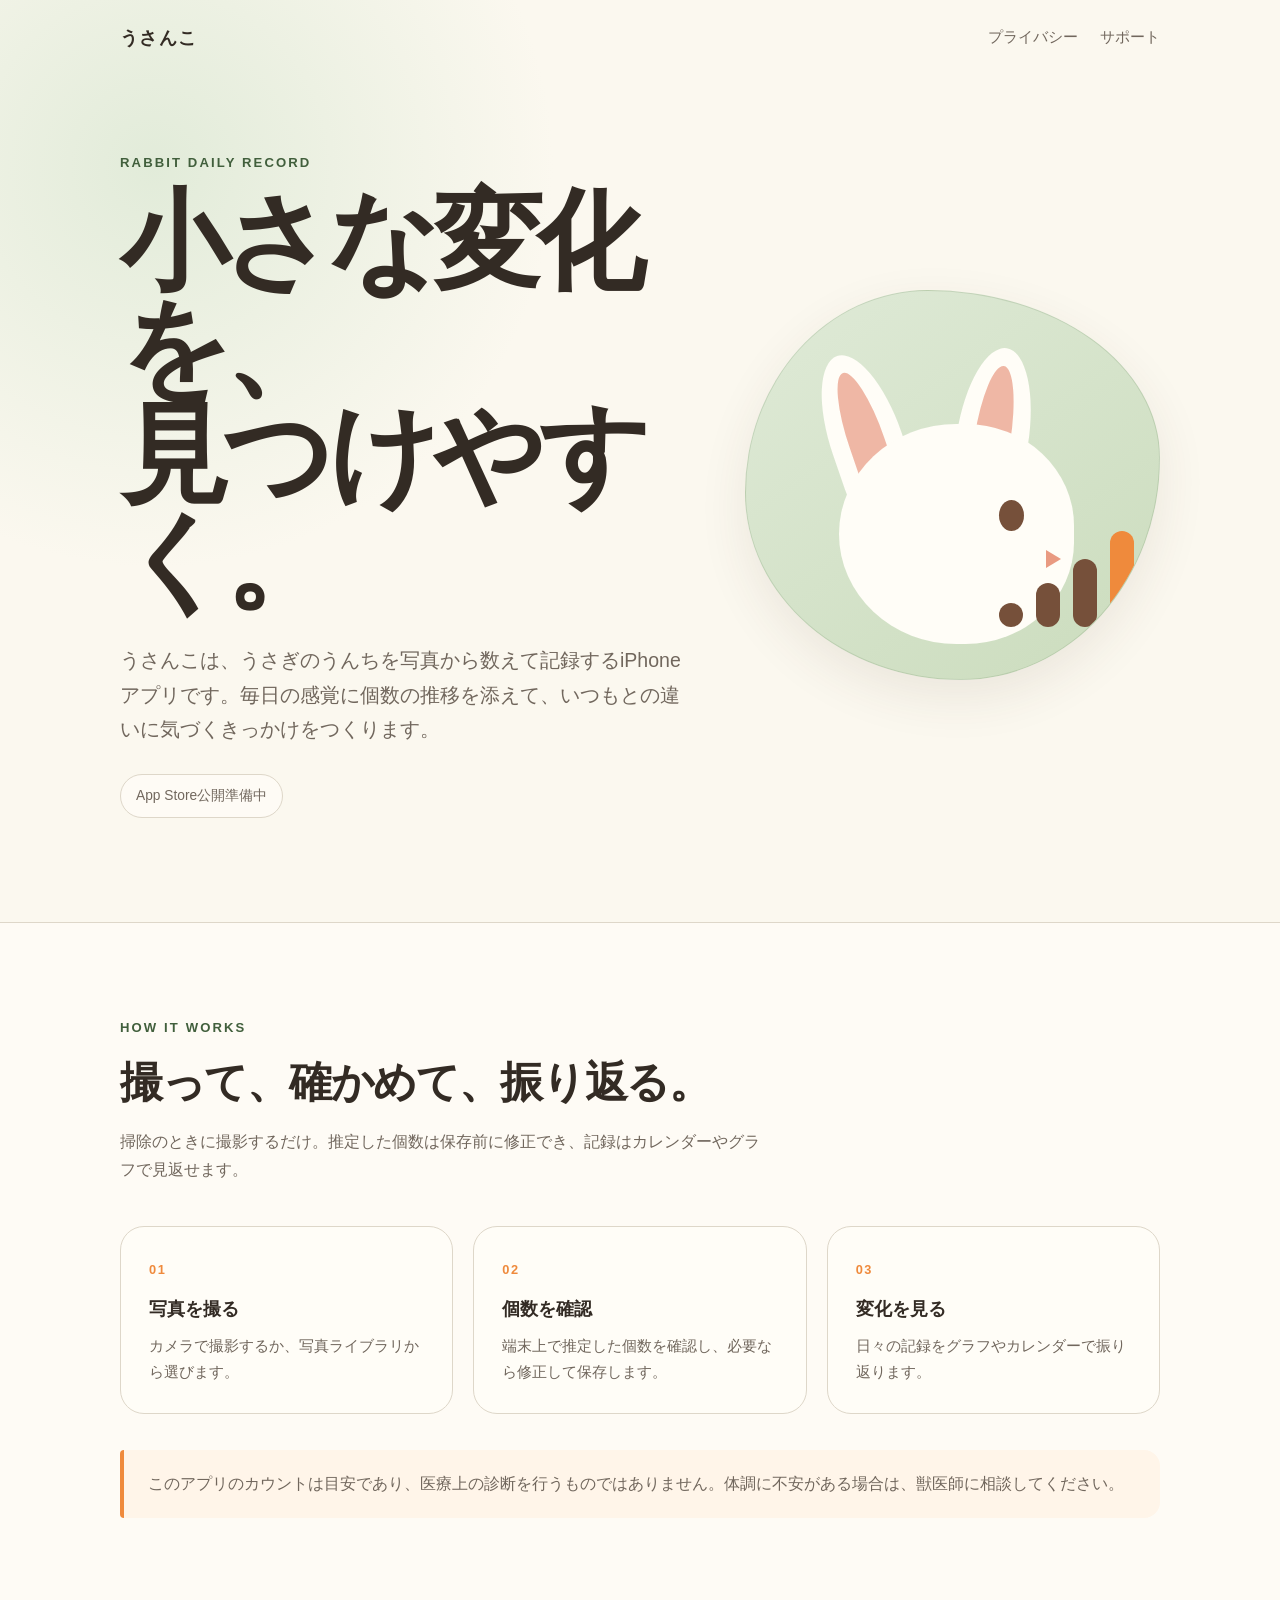
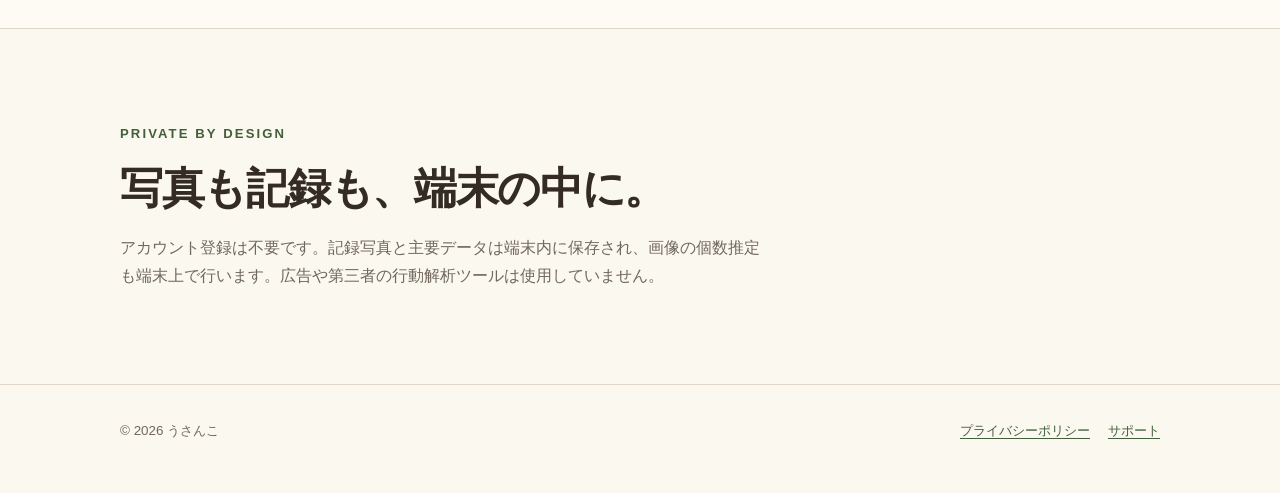
==== index.html @ c1ddaf08 "Create Usanko app website" ====
<!doctype html>
<html lang="ja">
<head>
  <meta charset="utf-8">
  <meta name="viewport" content="width=device-width, initial-scale=1">
  <meta name="description" content="うさんこは、うさぎのうんちを写真で数えて記録し、日々の変化に気づくためのiPhoneアプリです。">
  <meta name="theme-color" content="#fbf8ef">
  <title>うさんこ｜写真で数える、うさぎのうんち記録</title>
  <link rel="stylesheet" href="/styles.css">
</head>
<body>
  <header class="wrap site-header">
    <a class="brand" href="/">うさんこ</a>
    <nav aria-label="メインナビゲーション">
      <a href="/privacy/">プライバシー</a>
      <a href="/support/">サポート</a>
    </nav>
  </header>

  <main>
    <section class="wrap hero">
      <div>
        <p class="eyebrow">RABBIT DAILY RECORD</p>
        <h1>小さな変化を、<br>見つけやすく。</h1>
        <p class="lead">うさんこは、うさぎのうんちを写真から数えて記録するiPhoneアプリです。毎日の感覚に個数の推移を添えて、いつもとの違いに気づくきっかけをつくります。</p>
        <span class="status">App Store公開準備中</span>
      </div>
      <div class="visual" role="img" aria-label="うさぎと個数の推移を表したイラスト">
        <span class="ear one"></span>
        <span class="ear two"></span>
        <span class="rabbit-head"><span class="eye"></span><span class="nose"></span></span>
        <span class="dots" aria-hidden="true"><span class="dot"></span><span class="dot"></span><span class="dot"></span><span class="dot"></span></span>
      </div>
    </section>

    <section class="section alt">
      <div class="wrap">
        <p class="eyebrow">HOW IT WORKS</p>
        <h2>撮って、確かめて、振り返る。</h2>
        <p class="section-intro">掃除のときに撮影するだけ。推定した個数は保存前に修正でき、記録はカレンダーやグラフで見返せます。</p>
        <div class="cards">
          <article class="card">
            <span class="card-number">01</span>
            <h3>写真を撮る</h3>
            <p>カメラで撮影するか、写真ライブラリから選びます。</p>
          </article>
          <article class="card">
            <span class="card-number">02</span>
            <h3>個数を確認</h3>
            <p>端末上で推定した個数を確認し、必要なら修正して保存します。</p>
          </article>
          <article class="card">
            <span class="card-number">03</span>
            <h3>変化を見る</h3>
            <p>日々の記録をグラフやカレンダーで振り返ります。</p>
          </article>
        </div>
        <p class="notice">このアプリのカウントは目安であり、医療上の診断を行うものではありません。体調に不安がある場合は、獣医師に相談してください。</p>
      </div>
    </section>

    <section class="section">
      <div class="wrap">
        <p class="eyebrow">PRIVATE BY DESIGN</p>
        <h2>写真も記録も、端末の中に。</h2>
        <p class="section-intro">アカウント登録は不要です。記録写真と主要データは端末内に保存され、画像の個数推定も端末上で行います。広告や第三者の行動解析ツールは使用していません。</p>
      </div>
    </section>
  </main>

  <footer>
    <div class="wrap footer-row">
      <span>© 2026 うさんこ</span>
      <span class="footer-links"><a href="/privacy/">プライバシーポリシー</a><a href="/support/">サポート</a></span>
    </div>
  </footer>
</body>
</html>
---- styles.css ----
:root {
  --paper: #fbf8ef; --surface: #fffdf7; --ink: #332b24; --muted: #71675d;
  --green-dark: #415f3c; --mint: #dfead7; --carrot: #ef8a3c;
  --cocoa: #76503a; --line: #ded7c9; --shadow: 0 18px 50px rgba(73,60,45,.09);
}
* { box-sizing: border-box; }
html { scroll-behavior: smooth; }
body {
  margin: 0; color: var(--ink);
  background: radial-gradient(circle at 12% 8%, rgba(223,234,215,.9), transparent 25rem), var(--paper);
  font-family: -apple-system, BlinkMacSystemFont, "Hiragino Sans", "Yu Gothic", sans-serif;
  line-height: 1.75;
}
a { color: var(--green-dark); text-underline-offset: .2em; }
a:hover { color: var(--carrot); }
.wrap { width: min(1040px, calc(100% - 40px)); margin: 0 auto; }
.site-header { display:flex; align-items:center; justify-content:space-between; min-height:76px; gap:24px; }
.brand { color:var(--ink); font-size:1.15rem; font-weight:800; letter-spacing:.08em; text-decoration:none; }
nav { display:flex; gap:22px; font-size:.92rem; }
nav a { color:var(--muted); text-decoration:none; }
.hero { display:grid; grid-template-columns:1.15fr .85fr; align-items:center; gap:64px; min-height:610px; padding:76px 0 104px; }
.eyebrow { margin:0 0 14px; color:var(--green-dark); font-size:.82rem; font-weight:800; letter-spacing:.16em; }
h1 { margin:0; font-size:clamp(3.3rem,9vw,6.8rem); line-height:.98; letter-spacing:-.06em; }
.lead { max-width:37rem; margin:28px 0 0; color:var(--muted); font-size:clamp(1.04rem,2.2vw,1.22rem); }
.status { display:inline-flex; margin-top:28px; padding:9px 15px; border:1px solid var(--line); border-radius:999px; background:rgba(255,253,247,.76); color:var(--muted); font-size:.86rem; }
.visual { position:relative; min-height:390px; border:1px solid rgba(102,134,91,.2); border-radius:44% 56% 48% 52% / 52% 43% 57% 48%; background:linear-gradient(145deg,var(--mint),#cbdcbd); box-shadow:var(--shadow); overflow:hidden; }
.ear { position:absolute; top:55px; width:72px; height:184px; border:18px solid var(--surface); border-radius:70% 70% 42% 42%; background:#efb7a5; transform-origin:bottom; }
.ear.one { left:115px; transform:rotate(-19deg); }
.ear.two { left:196px; transform:rotate(9deg); }
.rabbit-head { position:absolute; left:93px; bottom:35px; width:235px; height:220px; border-radius:52% 48% 48% 52%; background:var(--surface); }
.eye { position:absolute; top:76px; right:50px; width:25px; height:31px; border-radius:50%; background:var(--cocoa); }
.nose { position:absolute; top:126px; right:13px; width:0; height:0; border-top:9px solid transparent; border-bottom:9px solid transparent; border-left:15px solid #e99a81; }
.dots { position:absolute; right:25px; bottom:52px; display:flex; align-items:end; gap:13px; }
.dot { width:24px; border-radius:18px; background:var(--cocoa); }
.dot:nth-child(1) { height:24px; } .dot:nth-child(2) { height:44px; }
.dot:nth-child(3) { height:68px; } .dot:nth-child(4) { height:96px; background:var(--carrot); }
.section { padding:94px 0; }
.section.alt { background:rgba(255,253,247,.74); border-block:1px solid var(--line); }
.section h2 { margin:0 0 18px; font-size:clamp(1.85rem,4vw,2.7rem); line-height:1.3; letter-spacing:-.03em; }
.section-intro { max-width:650px; margin:0; color:var(--muted); }
.cards { display:grid; grid-template-columns:repeat(3,1fr); gap:20px; margin-top:42px; }
.card { padding:28px; border:1px solid var(--line); border-radius:24px; background:var(--surface); }
.card-number { color:var(--carrot); font-size:.8rem; font-weight:800; letter-spacing:.12em; }
.card h3 { margin:11px 0 7px; font-size:1.13rem; }
.card p { margin:0; color:var(--muted); font-size:.94rem; }
.notice { margin-top:36px; padding:20px 24px; border-left:4px solid var(--carrot); border-radius:4px 16px 16px 4px; background:#fff5e9; color:var(--muted); }
.document { max-width:780px; padding:60px 0 100px; }
.document h1 { font-size:clamp(2.2rem,6vw,4rem); line-height:1.2; }
.document h2 { margin-top:48px; font-size:1.35rem; }
.document h3 { margin-top:30px; font-size:1.05rem; }
.document p, .document li { color:var(--muted); }
.document .updated { margin:12px 0 44px; font-size:.9rem; }
.document ul { padding-left:1.3rem; }
.contact { margin-top:38px; padding:28px; border:1px solid var(--line); border-radius:20px; background:var(--surface); }
.button { display:inline-block; margin-top:14px; padding:11px 18px; border-radius:999px; background:var(--green-dark); color:white; font-weight:700; text-decoration:none; }
.button:hover { color:white; background:var(--carrot); }
footer { padding:34px 0 50px; border-top:1px solid var(--line); color:var(--muted); font-size:.84rem; }
.footer-row { display:flex; justify-content:space-between; gap:24px; }
.footer-links { display:flex; gap:18px; }
@media (max-width:760px) {
  .site-header { align-items:flex-start; padding:22px 0; }
  nav { gap:14px; font-size:.8rem; }
  .hero { grid-template-columns:1fr; gap:42px; min-height:auto; padding:60px 0 78px; }
  .visual { min-height:330px; }
  .ear.one { left:24%; } .ear.two { left:45%; } .rabbit-head { left:18%; }
  .cards { grid-template-columns:1fr; }
  .section { padding:68px 0; }
  .footer-row { flex-direction:column; }
}
@media (prefers-reduced-motion:reduce) { html { scroll-behavior:auto; } }
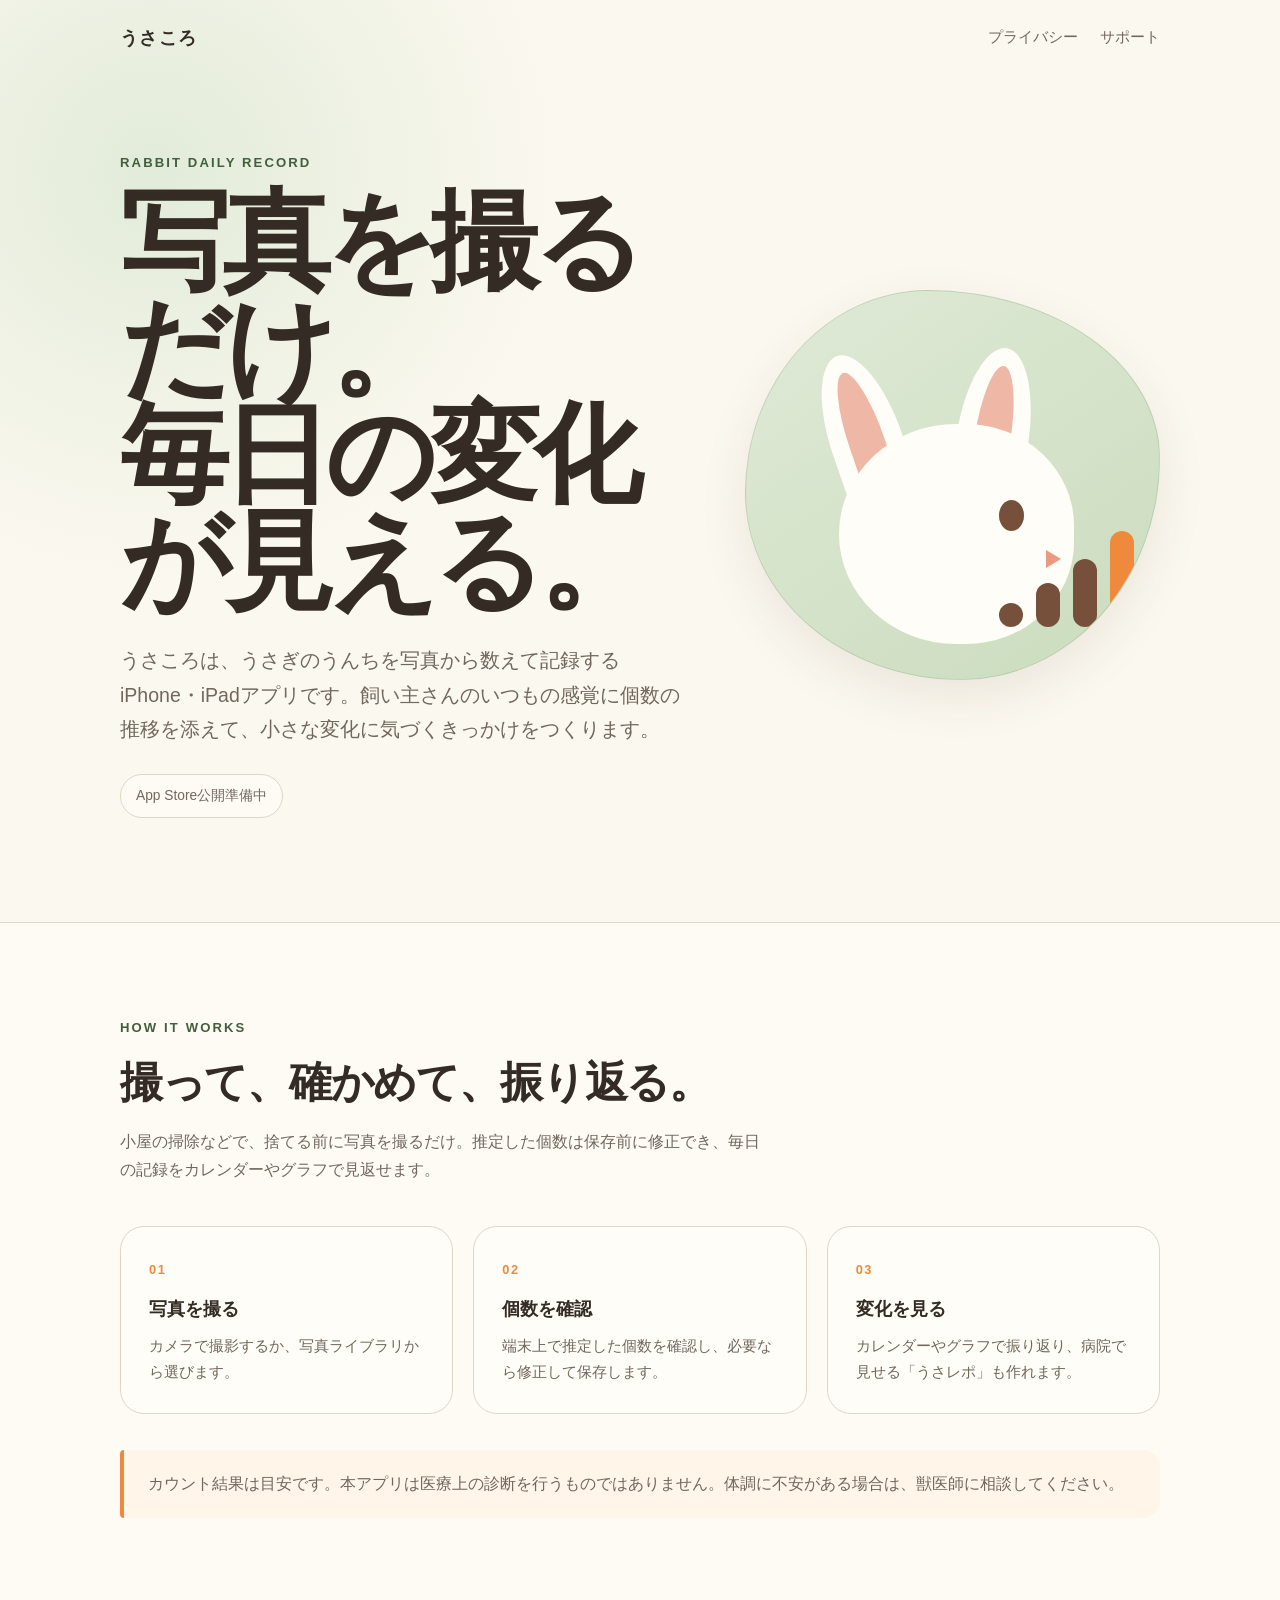
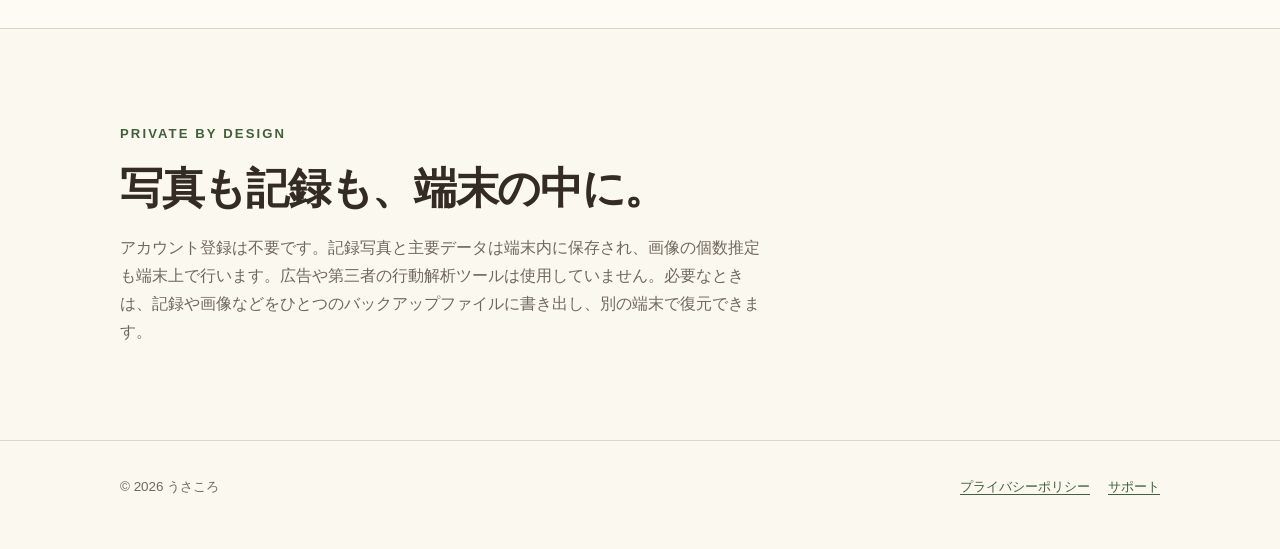
==== commit 0cf03514: "公開前調整: index.htmlをうさころ仕様へ更新" ====
--- a/index.html
+++ b/index.html
@@ -3,14 +3,14 @@
 <head>
   <meta charset="utf-8">
   <meta name="viewport" content="width=device-width, initial-scale=1">
-  <meta name="description" content="うさんこは、うさぎのうんちを写真で数えて記録し、日々の変化に気づくためのiPhoneアプリです。">
+  <meta name="description" content="うさころは、うさぎのうんちを写真から数えて記録し、日々の変化を振り返るためのiPhone・iPadアプリです。">
   <meta name="theme-color" content="#fbf8ef">
-  <title>うさんこ｜写真で数える、うさぎのうんち記録</title>
+  <title>うさころ｜写真を撮るだけ、うさぎのうんち記録</title>
   <link rel="stylesheet" href="/styles.css">
 </head>
 <body>
   <header class="wrap site-header">
-    <a class="brand" href="/">うさんこ</a>
+    <a class="brand" href="/">うさころ</a>
     <nav aria-label="メインナビゲーション">
       <a href="/privacy/">プライバシー</a>
       <a href="/support/">サポート</a>
@@ -21,8 +21,8 @@
     <section class="wrap hero">
       <div>
         <p class="eyebrow">RABBIT DAILY RECORD</p>
-        <h1>小さな変化を、<br>見つけやすく。</h1>
-        <p class="lead">うさんこは、うさぎのうんちを写真から数えて記録するiPhoneアプリです。毎日の感覚に個数の推移を添えて、いつもとの違いに気づくきっかけをつくります。</p>
+        <h1>写真を撮るだけ。<br>毎日の変化が見える。</h1>
+        <p class="lead">うさころは、うさぎのうんちを写真から数えて記録するiPhone・iPadアプリです。飼い主さんのいつもの感覚に個数の推移を添えて、小さな変化に気づくきっかけをつくります。</p>
         <span class="status">App Store公開準備中</span>
       </div>
       <div class="visual" role="img" aria-label="うさぎと個数の推移を表したイラスト">
@@ -37,7 +37,7 @@
       <div class="wrap">
         <p class="eyebrow">HOW IT WORKS</p>
         <h2>撮って、確かめて、振り返る。</h2>
-        <p class="section-intro">掃除のときに撮影するだけ。推定した個数は保存前に修正でき、記録はカレンダーやグラフで見返せます。</p>
+        <p class="section-intro">小屋の掃除などで、捨てる前に写真を撮るだけ。推定した個数は保存前に修正でき、毎日の記録をカレンダーやグラフで見返せます。</p>
         <div class="cards">
           <article class="card">
             <span class="card-number">01</span>
@@ -52,10 +52,10 @@
           <article class="card">
             <span class="card-number">03</span>
             <h3>変化を見る</h3>
-            <p>日々の記録をグラフやカレンダーで振り返ります。</p>
+            <p>カレンダーやグラフで振り返り、病院で見せる「うさレポ」も作れます。</p>
           </article>
         </div>
-        <p class="notice">このアプリのカウントは目安であり、医療上の診断を行うものではありません。体調に不安がある場合は、獣医師に相談してください。</p>
+        <p class="notice">カウント結果は目安です。本アプリは医療上の診断を行うものではありません。体調に不安がある場合は、獣医師に相談してください。</p>
       </div>
     </section>
 
@@ -63,14 +63,14 @@
       <div class="wrap">
         <p class="eyebrow">PRIVATE BY DESIGN</p>
         <h2>写真も記録も、端末の中に。</h2>
-        <p class="section-intro">アカウント登録は不要です。記録写真と主要データは端末内に保存され、画像の個数推定も端末上で行います。広告や第三者の行動解析ツールは使用していません。</p>
+        <p class="section-intro">アカウント登録は不要です。記録写真と主要データは端末内に保存され、画像の個数推定も端末上で行います。広告や第三者の行動解析ツールは使用していません。必要なときは、記録や画像などをひとつのバックアップファイルに書き出し、別の端末で復元できます。</p>
       </div>
     </section>
   </main>
 
   <footer>
     <div class="wrap footer-row">
-      <span>© 2026 うさんこ</span>
+      <span>© 2026 うさころ</span>
       <span class="footer-links"><a href="/privacy/">プライバシーポリシー</a><a href="/support/">サポート</a></span>
     </div>
   </footer>
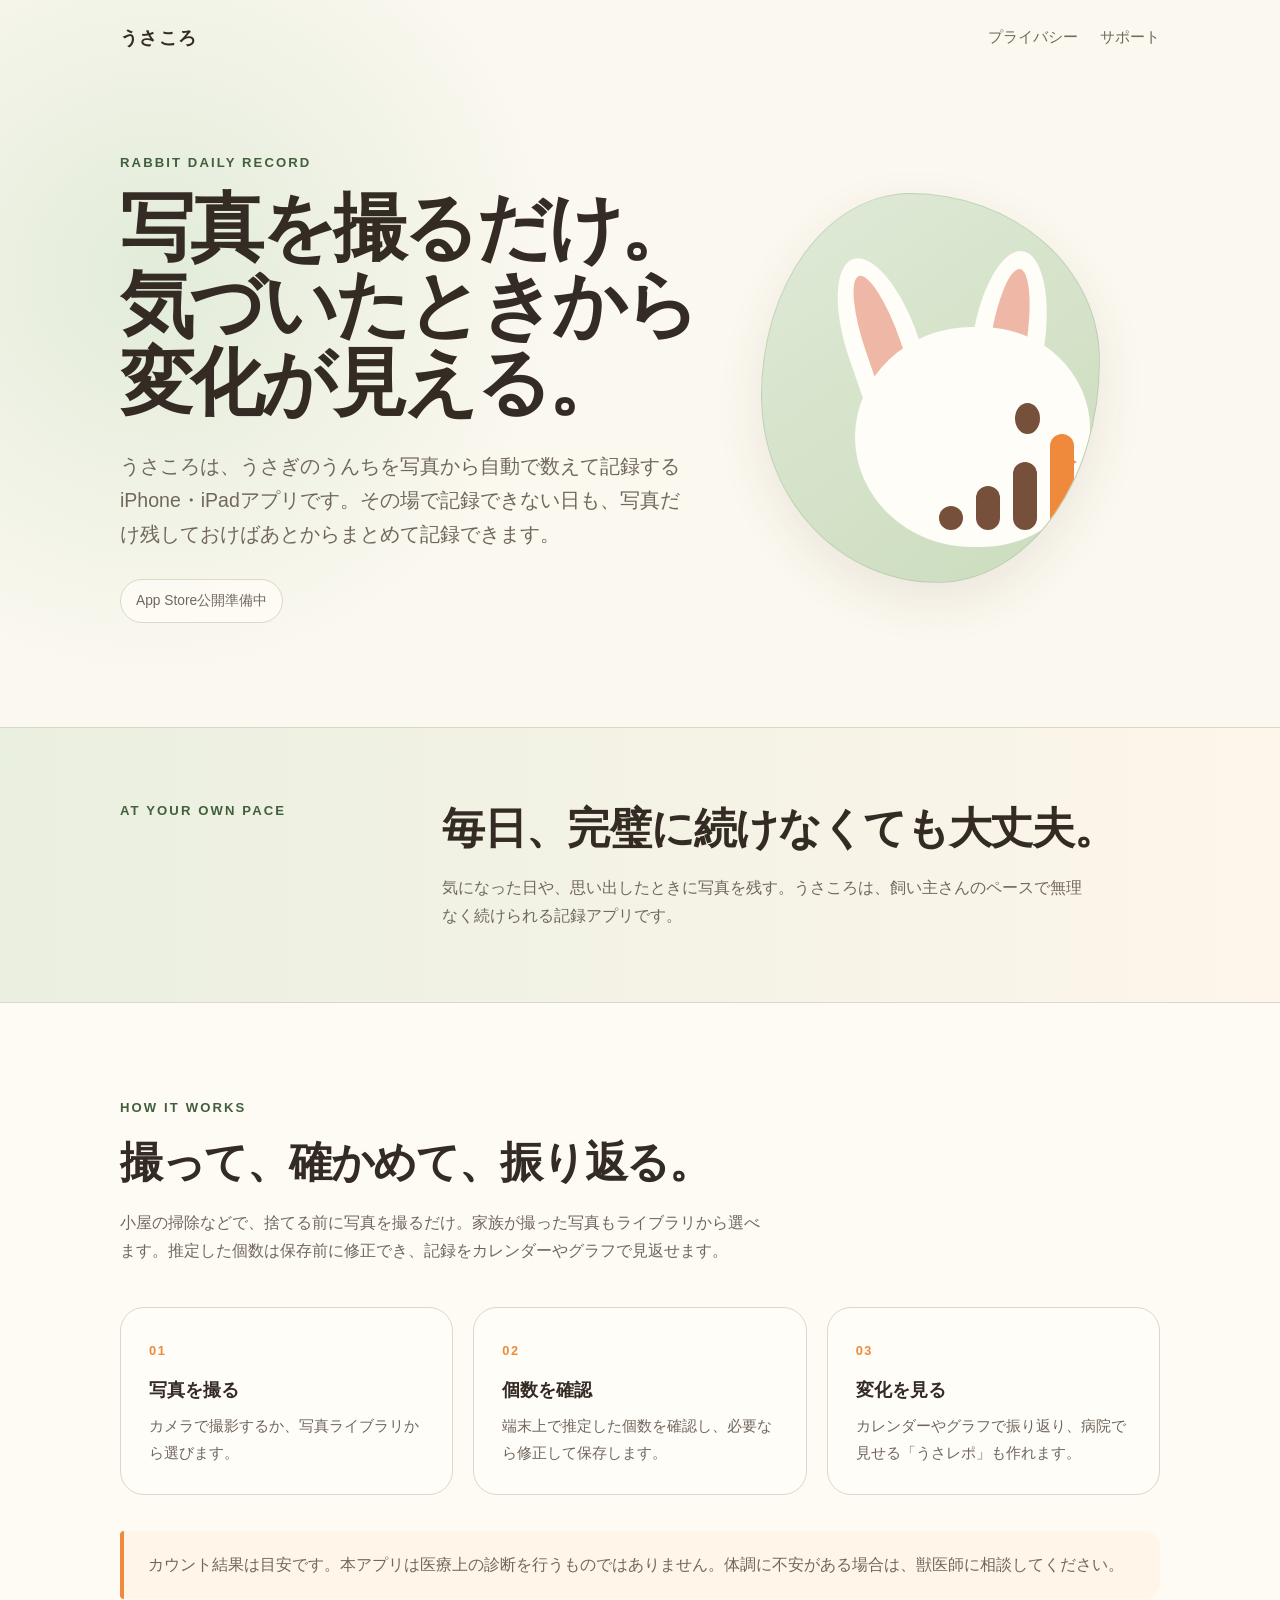
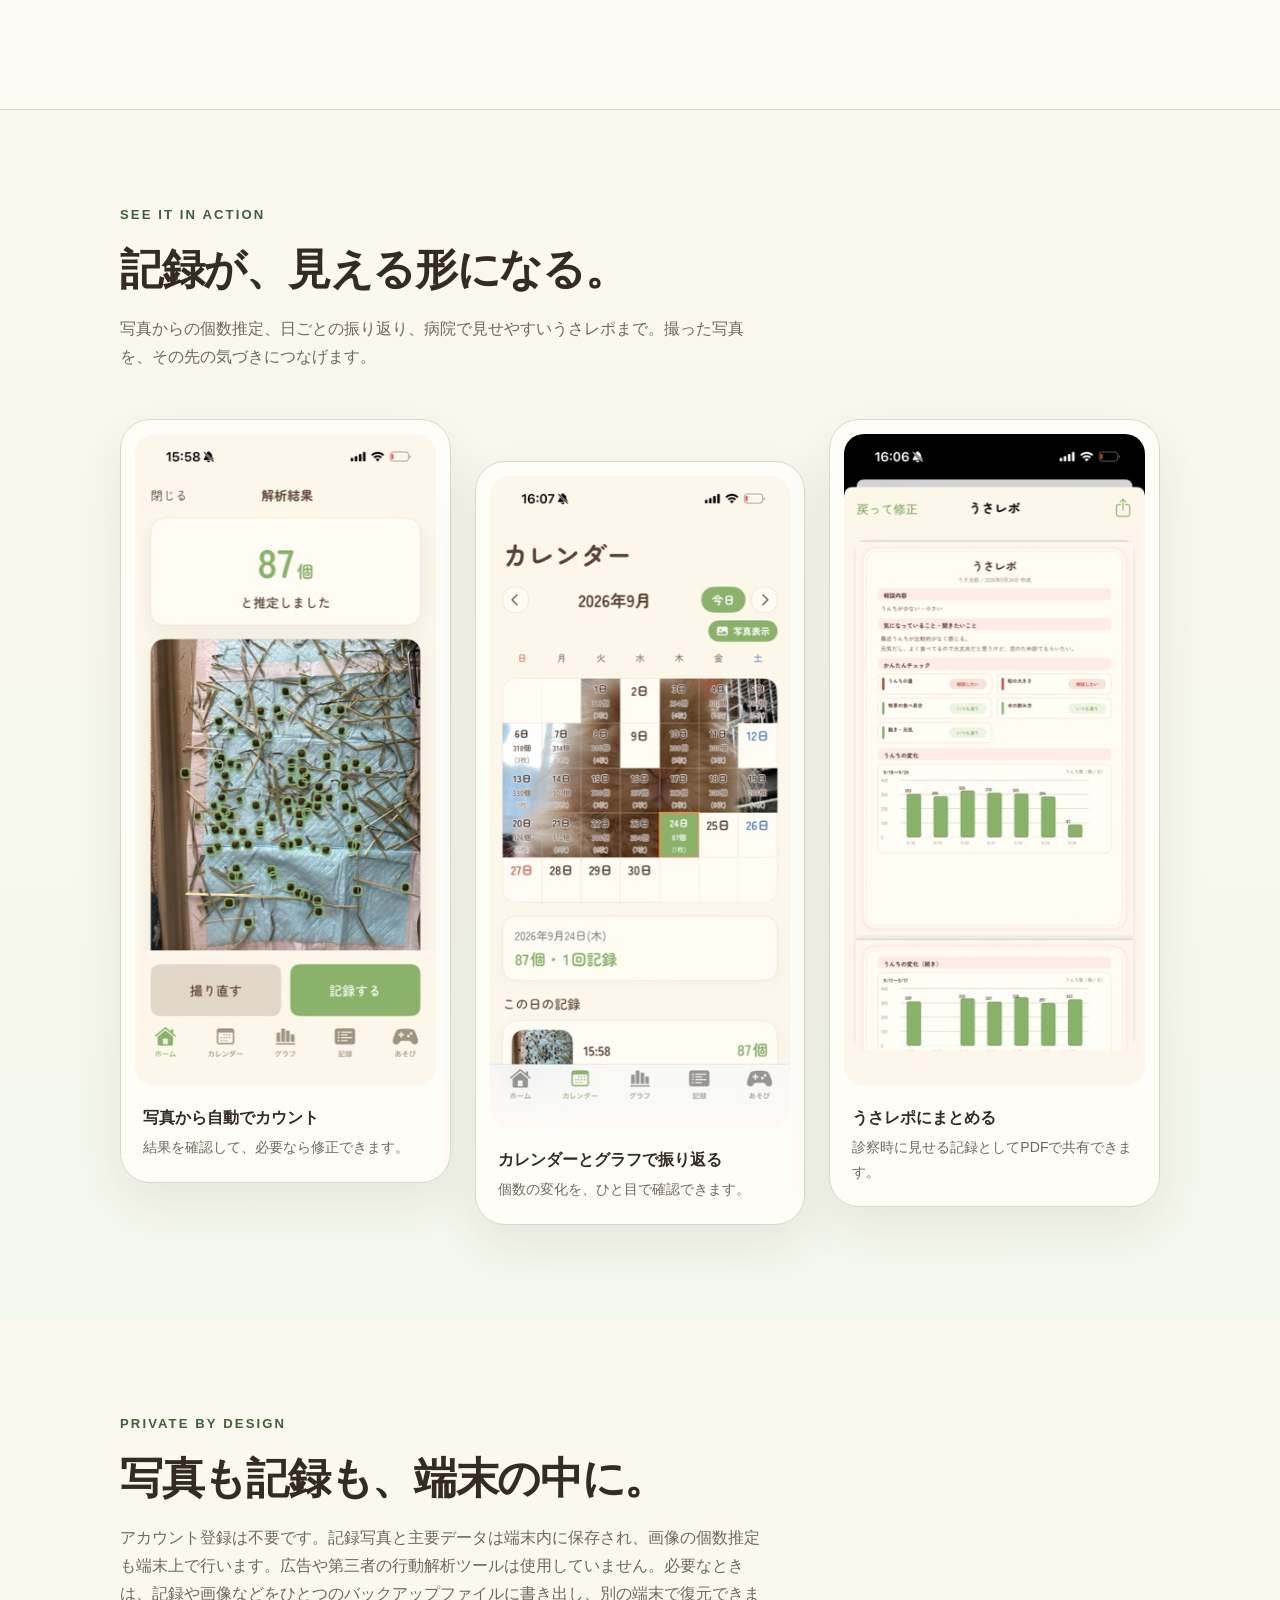
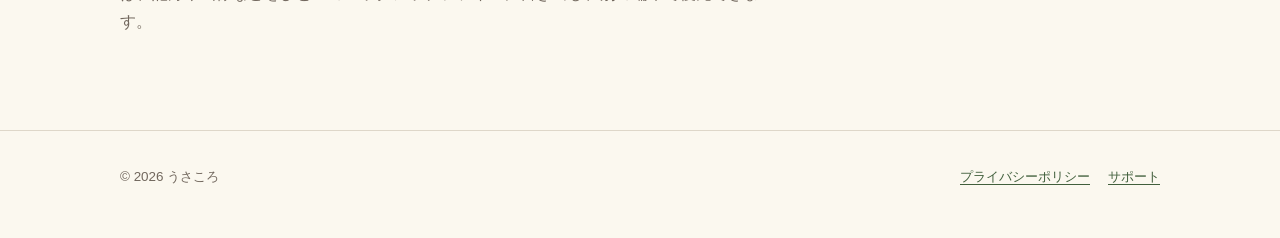
==== commit 28e47fce: "Polish landing page for release" ====
--- a/index.html
+++ b/index.html
@@ -3,7 +3,7 @@
 <head>
   <meta charset="utf-8">
   <meta name="viewport" content="width=device-width, initial-scale=1">
-  <meta name="description" content="うさころは、うさぎのうんちを写真から数えて記録し、日々の変化を振り返るためのiPhone・iPadアプリです。">
+  <meta name="description" content="うさころは、うさぎのうんちを写真から自動で数えて記録するiPhone・iPadアプリです。写真を残しておけば、あとからまとめて記録できます。">
   <meta name="theme-color" content="#fbf8ef">
   <title>うさころ｜写真を撮るだけ、うさぎのうんち記録</title>
   <link rel="stylesheet" href="/styles.css">
@@ -21,8 +21,8 @@
     <section class="wrap hero">
       <div>
         <p class="eyebrow">RABBIT DAILY RECORD</p>
-        <h1>写真を撮るだけ。<br>毎日の変化が見える。</h1>
-        <p class="lead">うさころは、うさぎのうんちを写真から数えて記録するiPhone・iPadアプリです。飼い主さんのいつもの感覚に個数の推移を添えて、小さな変化に気づくきっかけをつくります。</p>
+        <h1><span class="hero-line">写真を撮るだけ。</span><span class="hero-line">気づいたときから</span><span class="hero-line">変化が見える。</span></h1>
+        <p class="lead">うさころは、うさぎのうんちを写真から自動で数えて記録するiPhone・iPadアプリです。その場で記録できない日も、写真だけ残しておけばあとからまとめて記録できます。</p>
         <span class="status">App Store公開準備中</span>
       </div>
       <div class="visual" role="img" aria-label="うさぎと個数の推移を表したイラスト">
@@ -33,11 +33,19 @@
       </div>
     </section>
 
+    <section class="section gentle">
+      <div class="wrap gentle-grid">
+        <p class="eyebrow">AT YOUR OWN PACE</p>
+        <h2>毎日、完璧に続けなくても大丈夫。</h2>
+        <p class="section-intro">気になった日や、思い出したときに写真を残す。うさころは、飼い主さんのペースで無理なく続けられる記録アプリです。</p>
+      </div>
+    </section>
+
     <section class="section alt">
       <div class="wrap">
         <p class="eyebrow">HOW IT WORKS</p>
         <h2>撮って、確かめて、振り返る。</h2>
-        <p class="section-intro">小屋の掃除などで、捨てる前に写真を撮るだけ。推定した個数は保存前に修正でき、毎日の記録をカレンダーやグラフで見返せます。</p>
+        <p class="section-intro">小屋の掃除などで、捨てる前に写真を撮るだけ。家族が撮った写真もライブラリから選べます。推定した個数は保存前に修正でき、記録をカレンダーやグラフで見返せます。</p>
         <div class="cards">
           <article class="card">
             <span class="card-number">01</span>
@@ -59,6 +67,28 @@
       </div>
     </section>
 
+    <section class="section showcase">
+      <div class="wrap">
+        <p class="eyebrow">SEE IT IN ACTION</p>
+        <h2>記録が、見える形になる。</h2>
+        <p class="section-intro">写真からの個数推定、日ごとの振り返り、病院で見せやすいうさレポまで。撮った写真を、その先の気づきにつなげます。</p>
+        <div class="screenshots">
+          <figure class="screenshot-card">
+            <img src="/assets/auto-count.svg" alt="写真のうんちを自動で数えた解析結果画面" loading="lazy" width="720" height="1558">
+            <figcaption><strong>写真から自動でカウント</strong><span>結果を確認して、必要なら修正できます。</span></figcaption>
+          </figure>
+          <figure class="screenshot-card featured">
+            <img src="/assets/calendar.svg" alt="日ごとの記録を写真つきで見返せるカレンダー画面" loading="lazy" width="720" height="1558">
+            <figcaption><strong>カレンダーとグラフで振り返る</strong><span>個数の変化を、ひと目で確認できます。</span></figcaption>
+          </figure>
+          <figure class="screenshot-card">
+            <img src="/assets/report.svg" alt="記録と体調のチェックをまとめたうさレポ画面" loading="lazy" width="720" height="1558">
+            <figcaption><strong>うさレポにまとめる</strong><span>診察時に見せる記録としてPDFで共有できます。</span></figcaption>
+          </figure>
+        </div>
+      </div>
+    </section>
+
     <section class="section">
       <div class="wrap">
         <p class="eyebrow">PRIVATE BY DESIGN</p>
--- a/styles.css
+++ b/styles.css
@@ -18,9 +18,10 @@
 .brand { color:var(--ink); font-size:1.15rem; font-weight:800; letter-spacing:.08em; text-decoration:none; }
 nav { display:flex; gap:22px; font-size:.92rem; }
 nav a { color:var(--muted); text-decoration:none; }
-.hero { display:grid; grid-template-columns:1.15fr .85fr; align-items:center; gap:64px; min-height:610px; padding:76px 0 104px; }
+.hero { display:grid; grid-template-columns:1.15fr .85fr; align-items:center; gap:64px; min-height:640px; padding:76px 0 104px; }
 .eyebrow { margin:0 0 14px; color:var(--green-dark); font-size:.82rem; font-weight:800; letter-spacing:.16em; }
-h1 { margin:0; font-size:clamp(3.3rem,9vw,6.8rem); line-height:.98; letter-spacing:-.06em; }
+h1 { margin:0; font-size:clamp(3.3rem,6vw,4.6rem); line-height:1.05; letter-spacing:-.05em; }
+.hero-line { display:block; white-space:nowrap; }
 .lead { max-width:37rem; margin:28px 0 0; color:var(--muted); font-size:clamp(1.04rem,2.2vw,1.22rem); }
 .status { display:inline-flex; margin-top:28px; padding:9px 15px; border:1px solid var(--line); border-radius:999px; background:rgba(255,253,247,.76); color:var(--muted); font-size:.86rem; }
 .visual { position:relative; min-height:390px; border:1px solid rgba(102,134,91,.2); border-radius:44% 56% 48% 52% / 52% 43% 57% 48%; background:linear-gradient(145deg,var(--mint),#cbdcbd); box-shadow:var(--shadow); overflow:hidden; }
@@ -36,6 +37,10 @@
 .dot:nth-child(3) { height:68px; } .dot:nth-child(4) { height:96px; background:var(--carrot); }
 .section { padding:94px 0; }
 .section.alt { background:rgba(255,253,247,.74); border-block:1px solid var(--line); }
+.section.gentle { padding-block:72px; background:linear-gradient(90deg,rgba(223,234,215,.62),rgba(255,245,233,.72)); border-top:1px solid var(--line); }
+.gentle-grid { display:grid; grid-template-columns:.36fr 1fr; column-gap:64px; align-items:start; }
+.gentle-grid .eyebrow { grid-row:1 / span 2; }
+.gentle-grid h2 { margin-top:-8px; }
 .section h2 { margin:0 0 18px; font-size:clamp(1.85rem,4vw,2.7rem); line-height:1.3; letter-spacing:-.03em; }
 .section-intro { max-width:650px; margin:0; color:var(--muted); }
 .cards { display:grid; grid-template-columns:repeat(3,1fr); gap:20px; margin-top:42px; }
@@ -44,6 +49,14 @@
 .card h3 { margin:11px 0 7px; font-size:1.13rem; }
 .card p { margin:0; color:var(--muted); font-size:.94rem; }
 .notice { margin-top:36px; padding:20px 24px; border-left:4px solid var(--carrot); border-radius:4px 16px 16px 4px; background:#fff5e9; color:var(--muted); }
+.showcase { background:linear-gradient(180deg,var(--paper),#f3f7ed); }
+.screenshots { display:grid; grid-template-columns:repeat(3,minmax(0,1fr)); gap:24px; margin-top:48px; align-items:start; }
+.screenshot-card { margin:0; padding:14px 14px 22px; border:1px solid var(--line); border-radius:30px; background:var(--surface); box-shadow:var(--shadow); }
+.screenshot-card.featured { margin-top:42px; }
+.screenshot-card img { display:block; width:100%; height:auto; border-radius:20px; }
+.screenshot-card figcaption { display:grid; gap:3px; padding:18px 8px 0; }
+.screenshot-card figcaption strong { font-size:1rem; }
+.screenshot-card figcaption span { color:var(--muted); font-size:.88rem; }
 .document { max-width:780px; padding:60px 0 100px; }
 .document h1 { font-size:clamp(2.2rem,6vw,4rem); line-height:1.2; }
 .document h2 { margin-top:48px; font-size:1.35rem; }
@@ -61,9 +74,15 @@
   .site-header { align-items:flex-start; padding:22px 0; }
   nav { gap:14px; font-size:.8rem; }
   .hero { grid-template-columns:1fr; gap:42px; min-height:auto; padding:60px 0 78px; }
+  h1 { font-size:clamp(2.45rem,10.5vw,3.1rem); }
   .visual { min-height:330px; }
   .ear.one { left:24%; } .ear.two { left:45%; } .rabbit-head { left:18%; }
   .cards { grid-template-columns:1fr; }
+  .gentle-grid { grid-template-columns:1fr; }
+  .gentle-grid .eyebrow { grid-row:auto; }
+  .gentle-grid h2 { margin-top:0; }
+  .screenshots { grid-template-columns:1fr; gap:28px; }
+  .screenshot-card.featured { margin-top:0; }
   .section { padding:68px 0; }
   .footer-row { flex-direction:column; }
 }
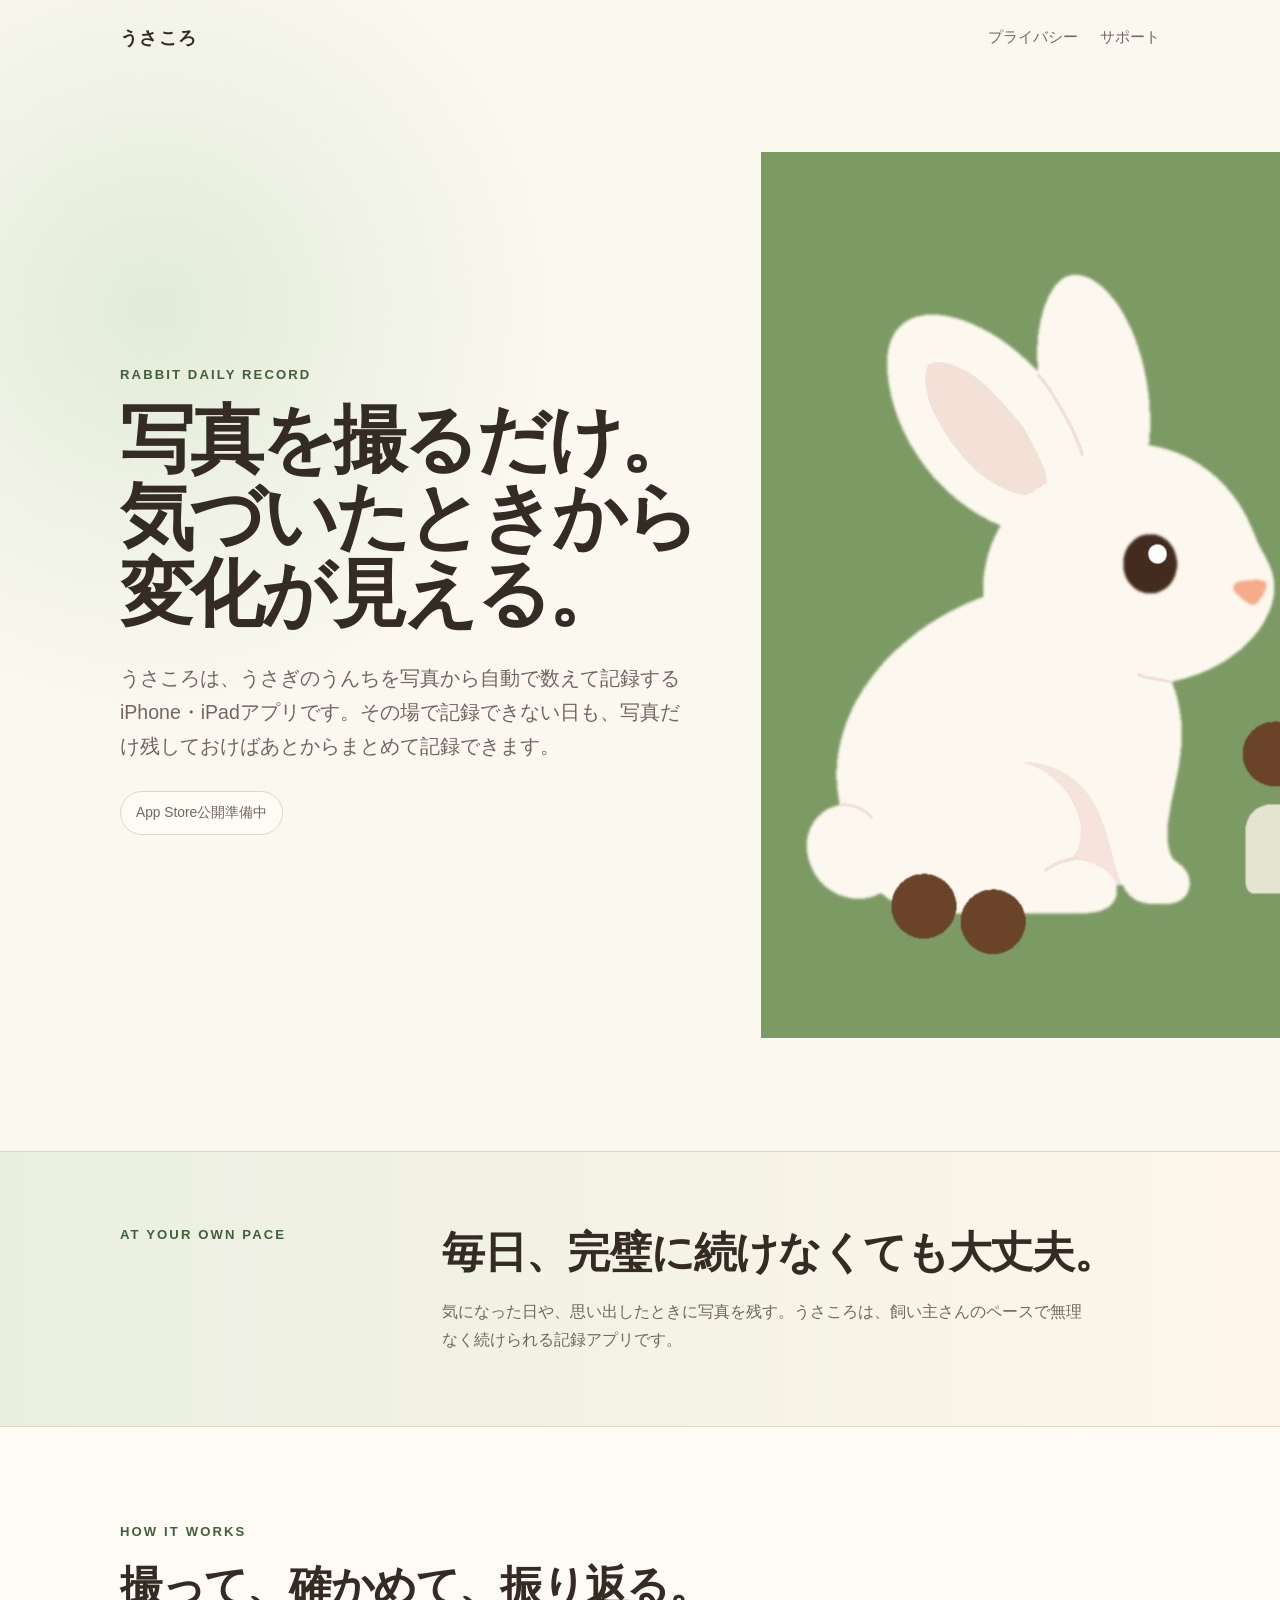
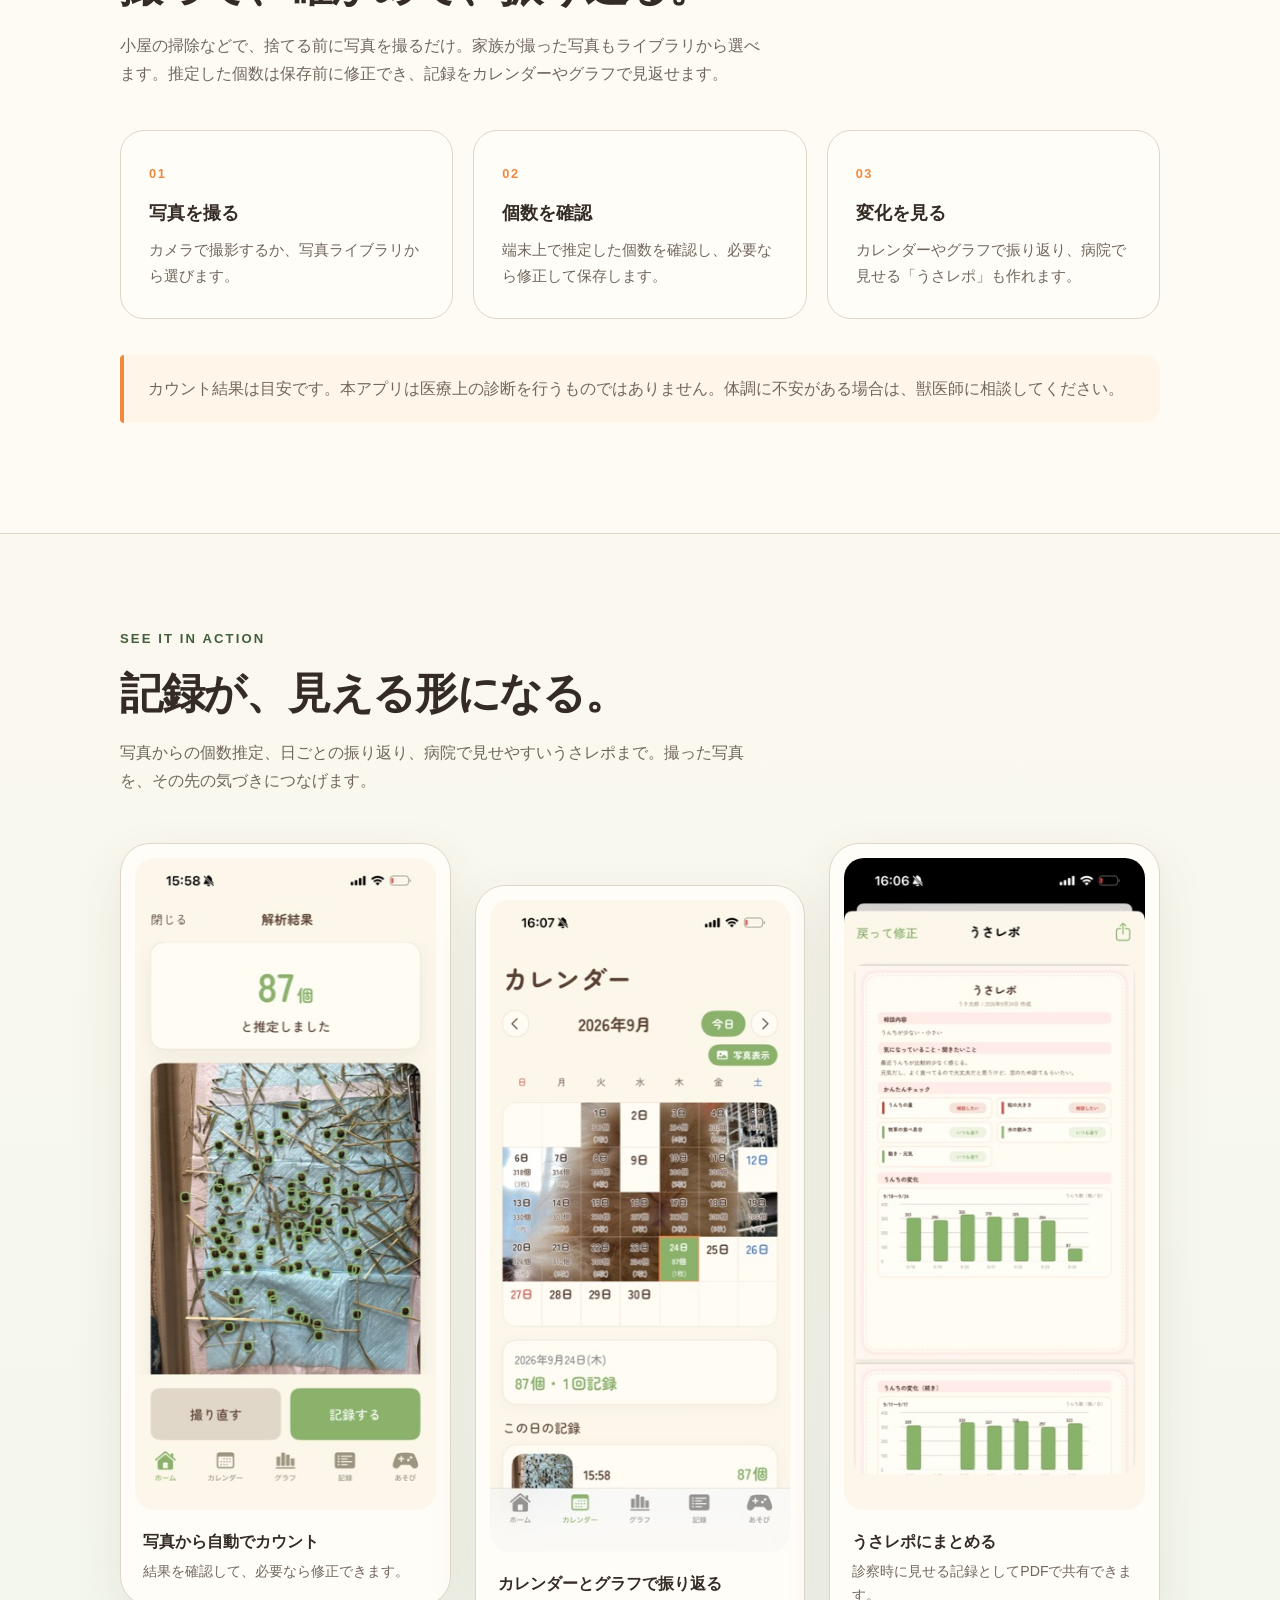
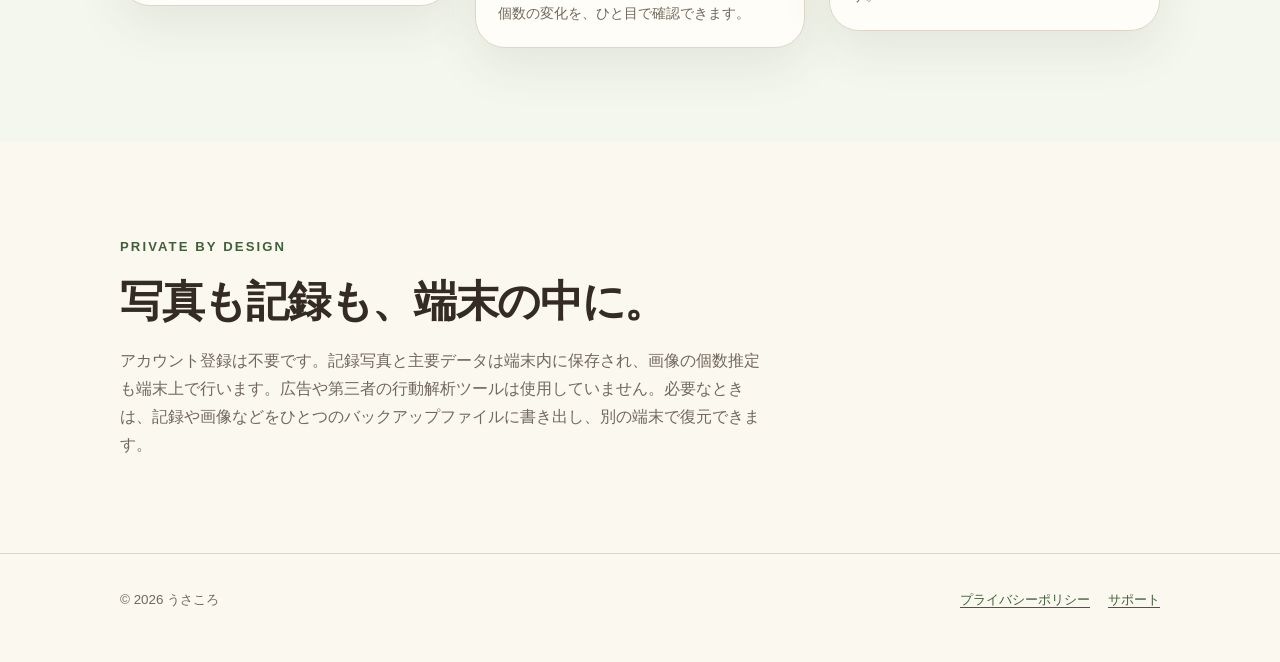
==== commit a7924df9: "Update index.html" ====
--- a/index.html
+++ b/index.html
@@ -25,12 +25,9 @@
         <p class="lead">うさころは、うさぎのうんちを写真から自動で数えて記録するiPhone・iPadアプリです。その場で記録できない日も、写真だけ残しておけばあとからまとめて記録できます。</p>
         <span class="status">App Store公開準備中</span>
       </div>
-      <div class="visual" role="img" aria-label="うさぎと個数の推移を表したイラスト">
-        <span class="ear one"></span>
-        <span class="ear two"></span>
-        <span class="rabbit-head"><span class="eye"></span><span class="nose"></span></span>
-        <span class="dots" aria-hidden="true"><span class="dot"></span><span class="dot"></span><span class="dot"></span><span class="dot"></span></span>
-      </div>
+<div class="hero-visual">
+  <img src="/app-icon.jpg" alt="うさころのアプリアイコン">
+</div>
     </section>
 
     <section class="section gentle">
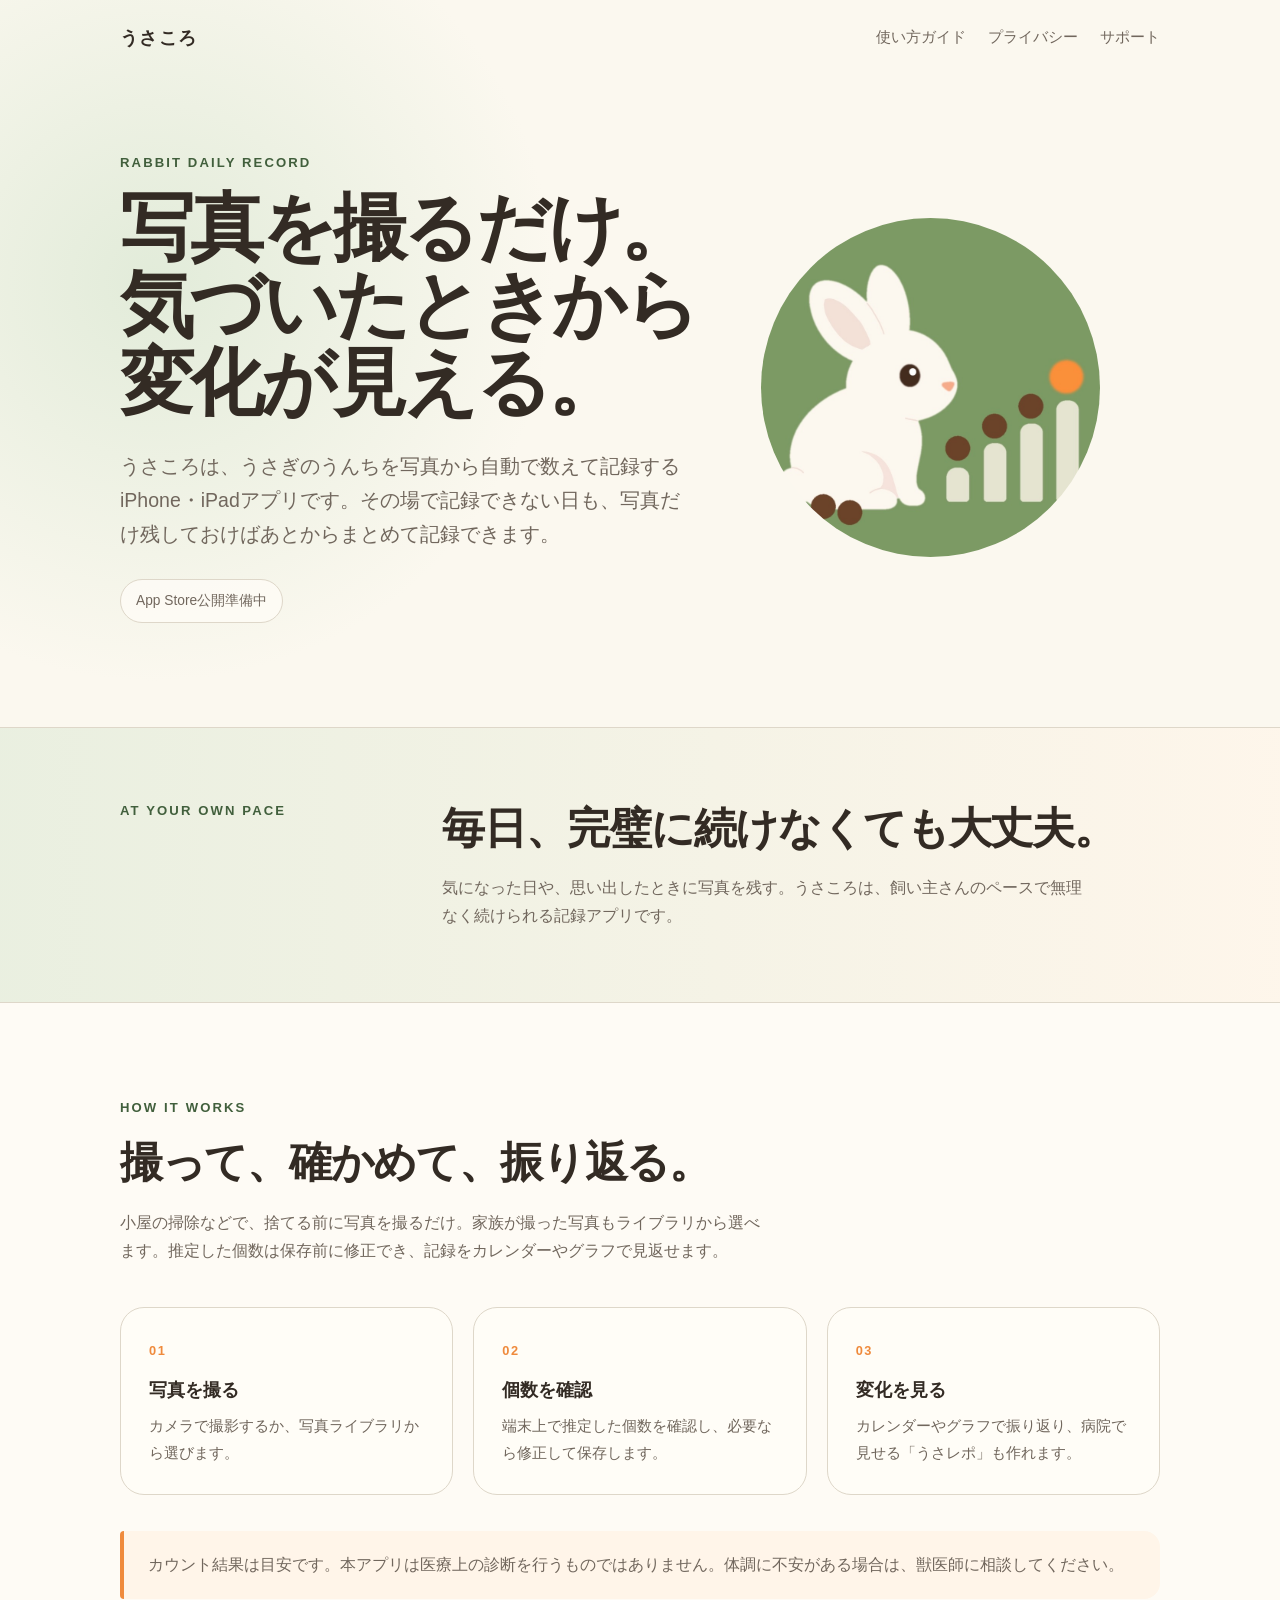
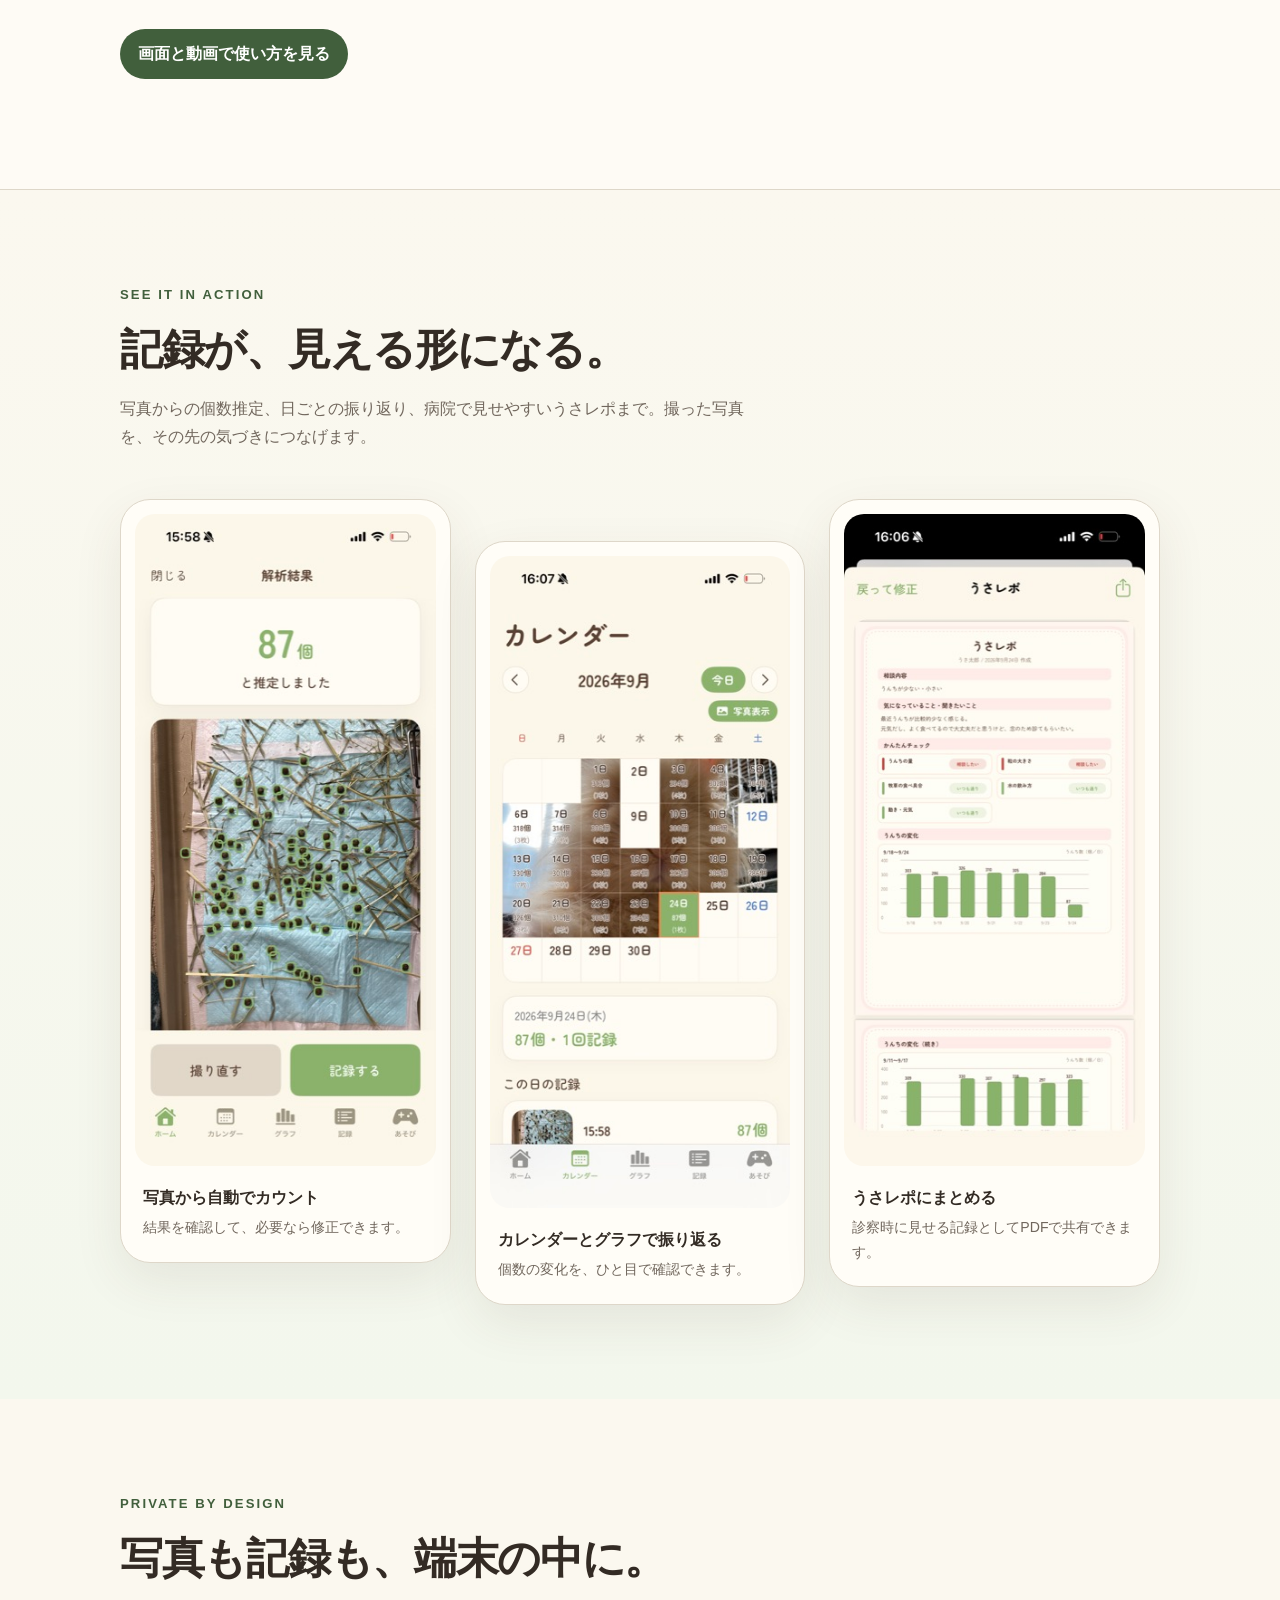
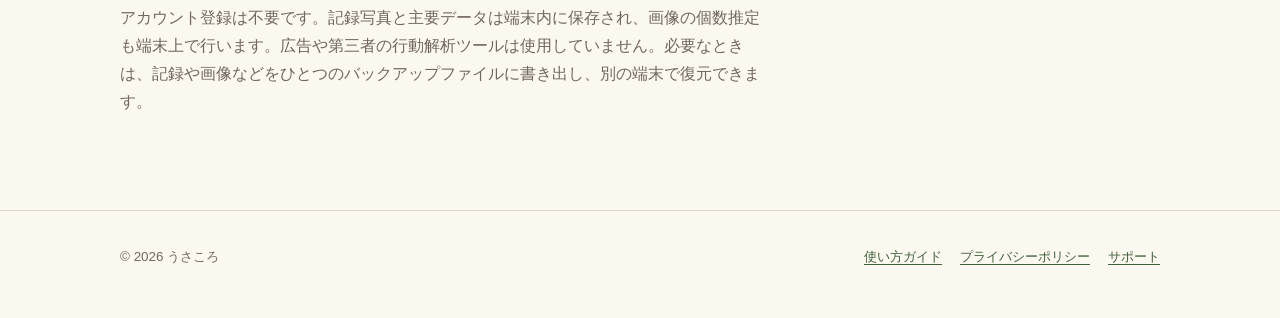
==== commit 455f950e: "Publish user guide with screenshots and 11 operation videos" ====
--- a/index.html
+++ b/index.html
@@ -12,6 +12,7 @@
   <header class="wrap site-header">
     <a class="brand" href="/">うさころ</a>
     <nav aria-label="メインナビゲーション">
+      <a href="/user-guide.html">使い方ガイド</a>
       <a href="/privacy/">プライバシー</a>
       <a href="/support/">サポート</a>
     </nav>
@@ -61,6 +62,7 @@
           </article>
         </div>
         <p class="notice">カウント結果は目安です。本アプリは医療上の診断を行うものではありません。体調に不安がある場合は、獣医師に相談してください。</p>
+        <p><a class="button" href="/user-guide.html">画面と動画で使い方を見る</a></p>
       </div>
     </section>
 
@@ -98,7 +100,7 @@
   <footer>
     <div class="wrap footer-row">
       <span>© 2026 うさころ</span>
-      <span class="footer-links"><a href="/privacy/">プライバシーポリシー</a><a href="/support/">サポート</a></span>
+      <span class="footer-links"><a href="/user-guide.html">使い方ガイド</a><a href="/privacy/">プライバシーポリシー</a><a href="/support/">サポート</a></span>
     </div>
   </footer>
 </body>
--- a/styles.css
+++ b/styles.css
@@ -87,3 +87,11 @@
   .footer-row { flex-direction:column; }
 }
 @media (prefers-reduced-motion:reduce) { html { scroll-behavior:auto; } }
+
+.hero-visual img {
+  display: block;
+  width: 100%;
+  height: 100%;
+  object-fit: cover;
+  border-radius: 50%;
+}
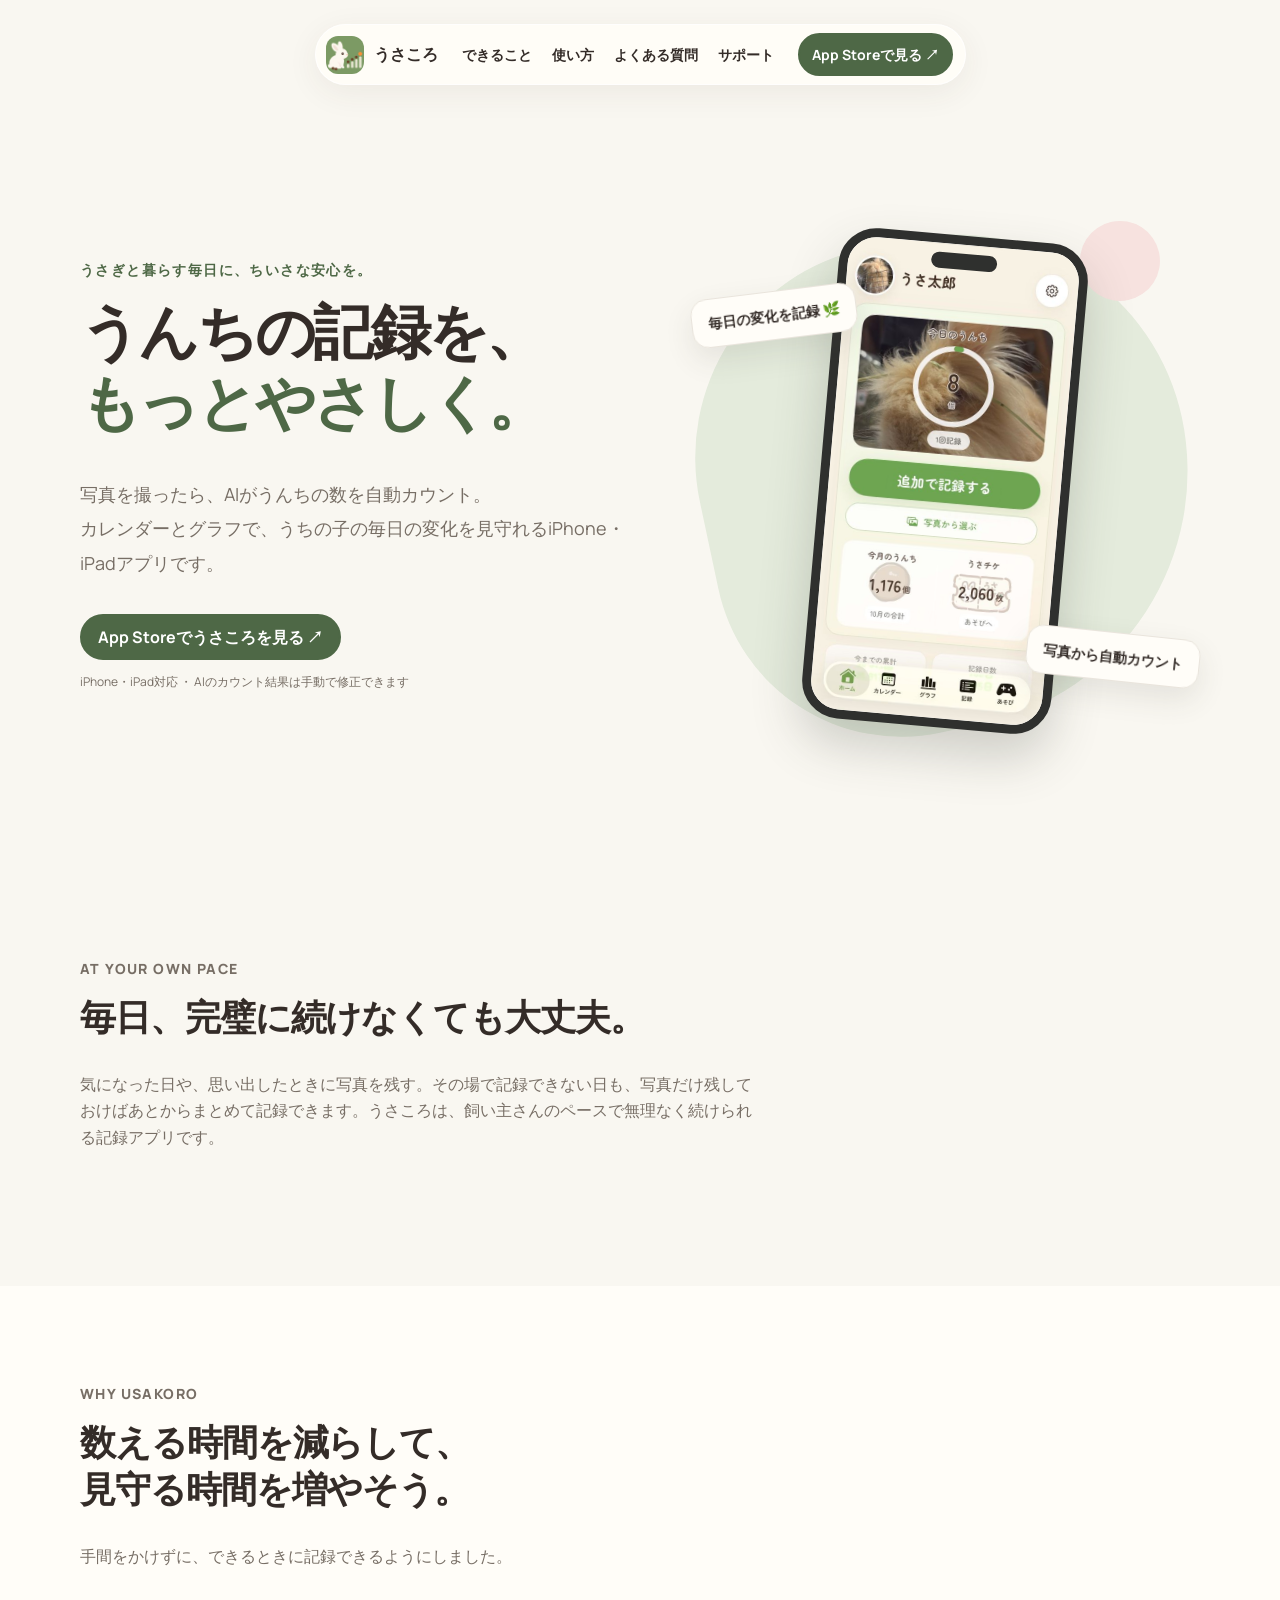
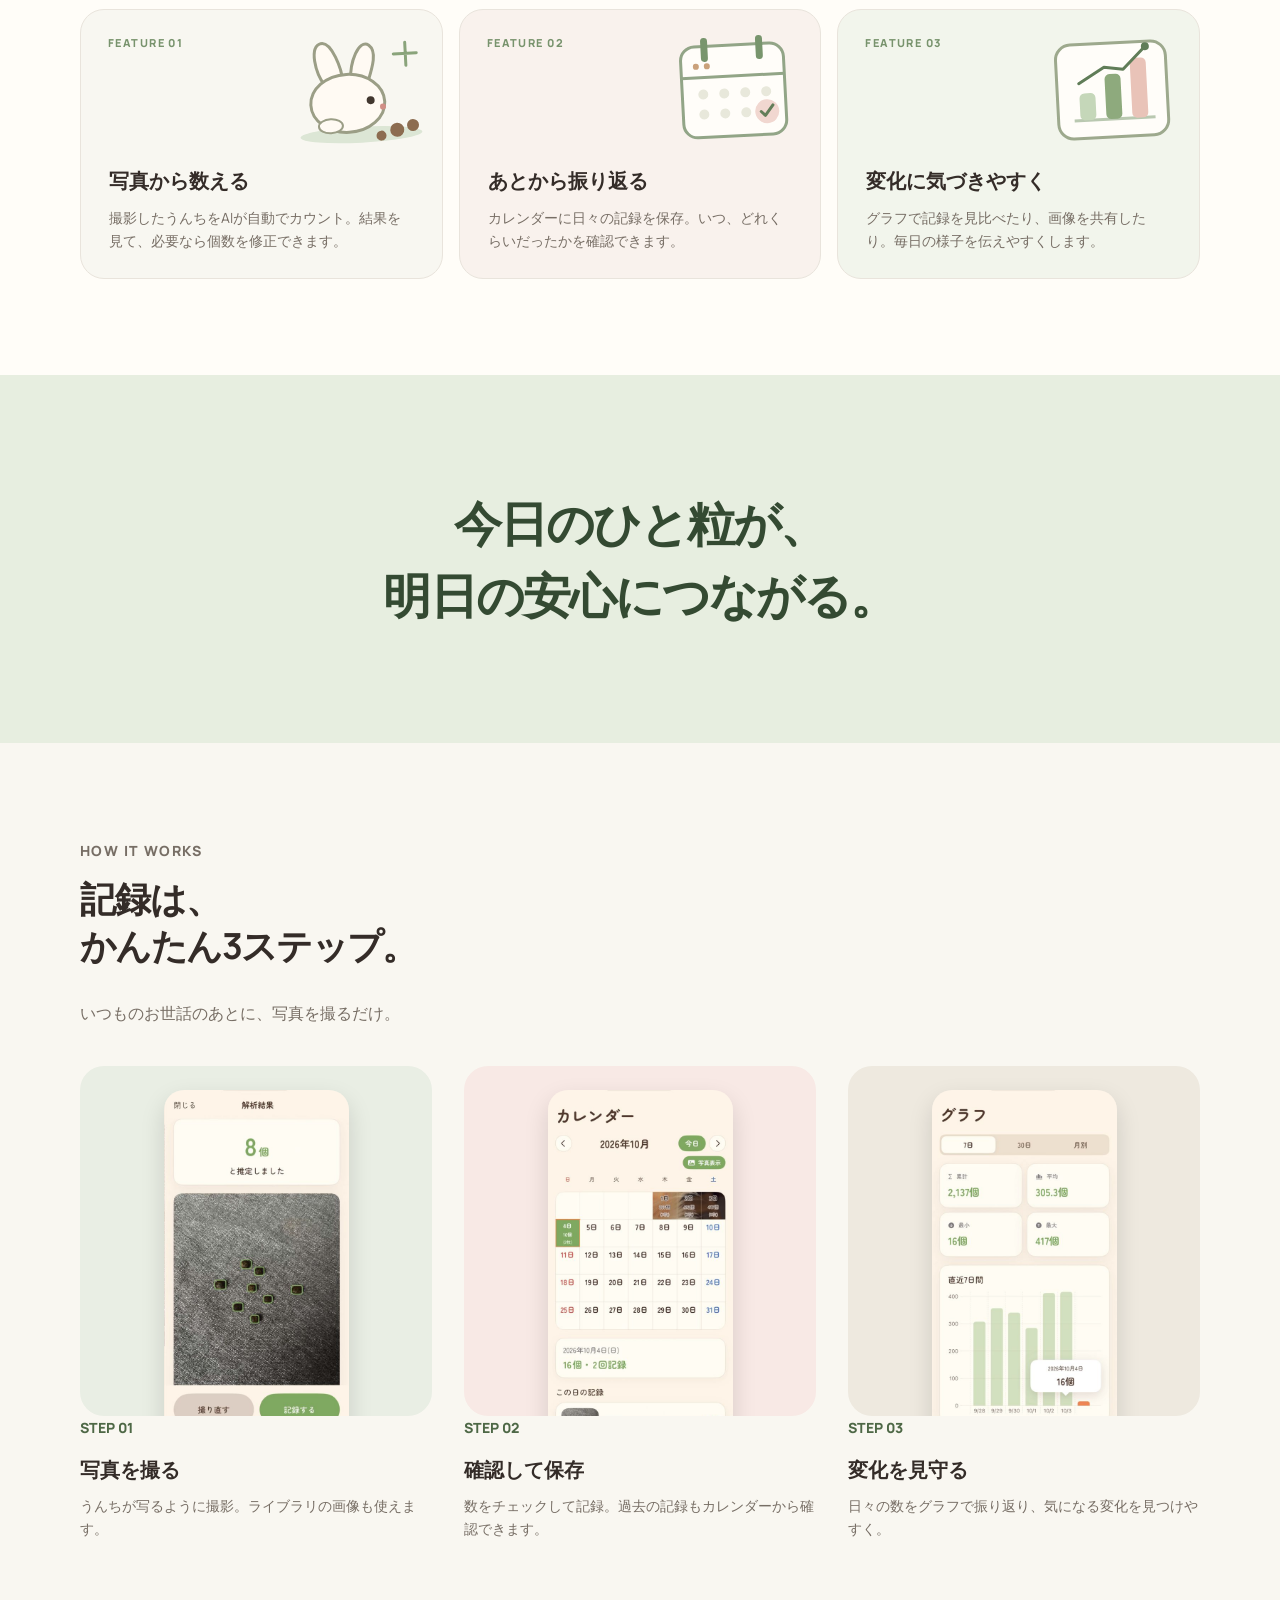
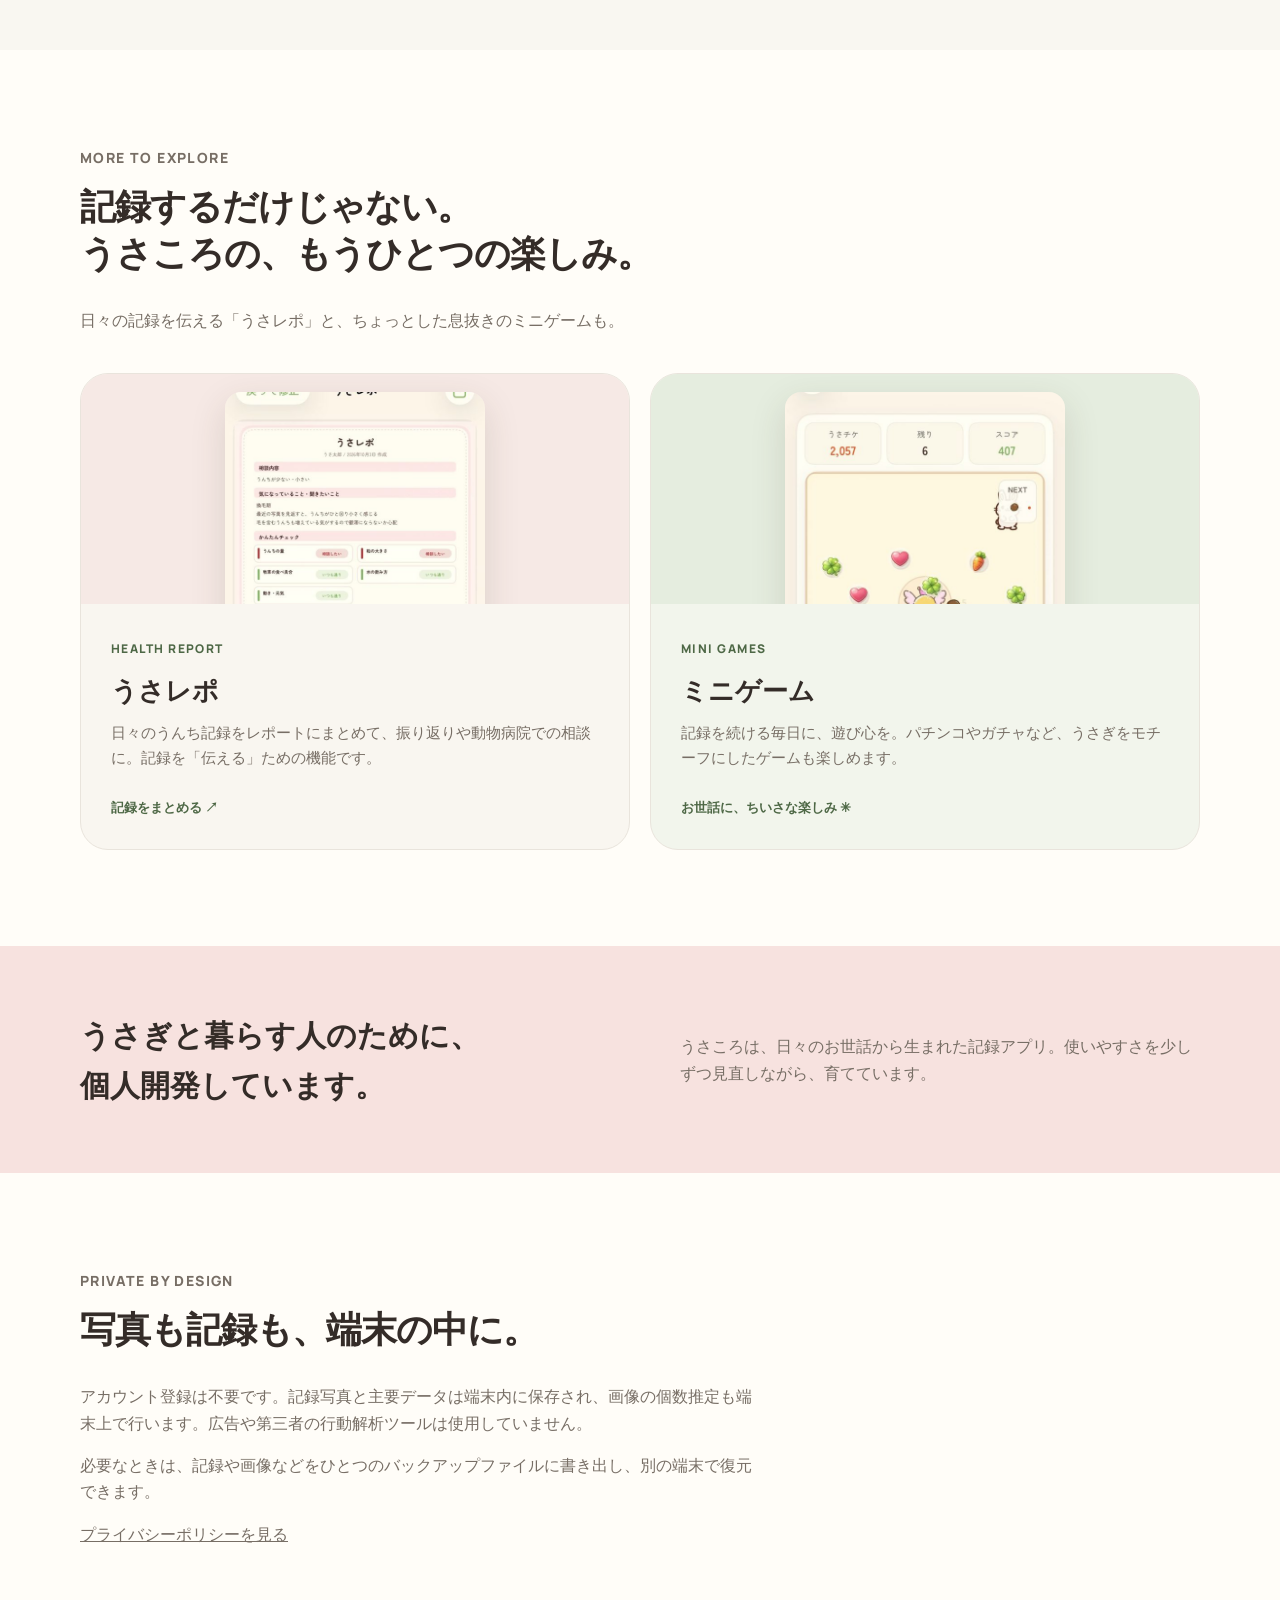
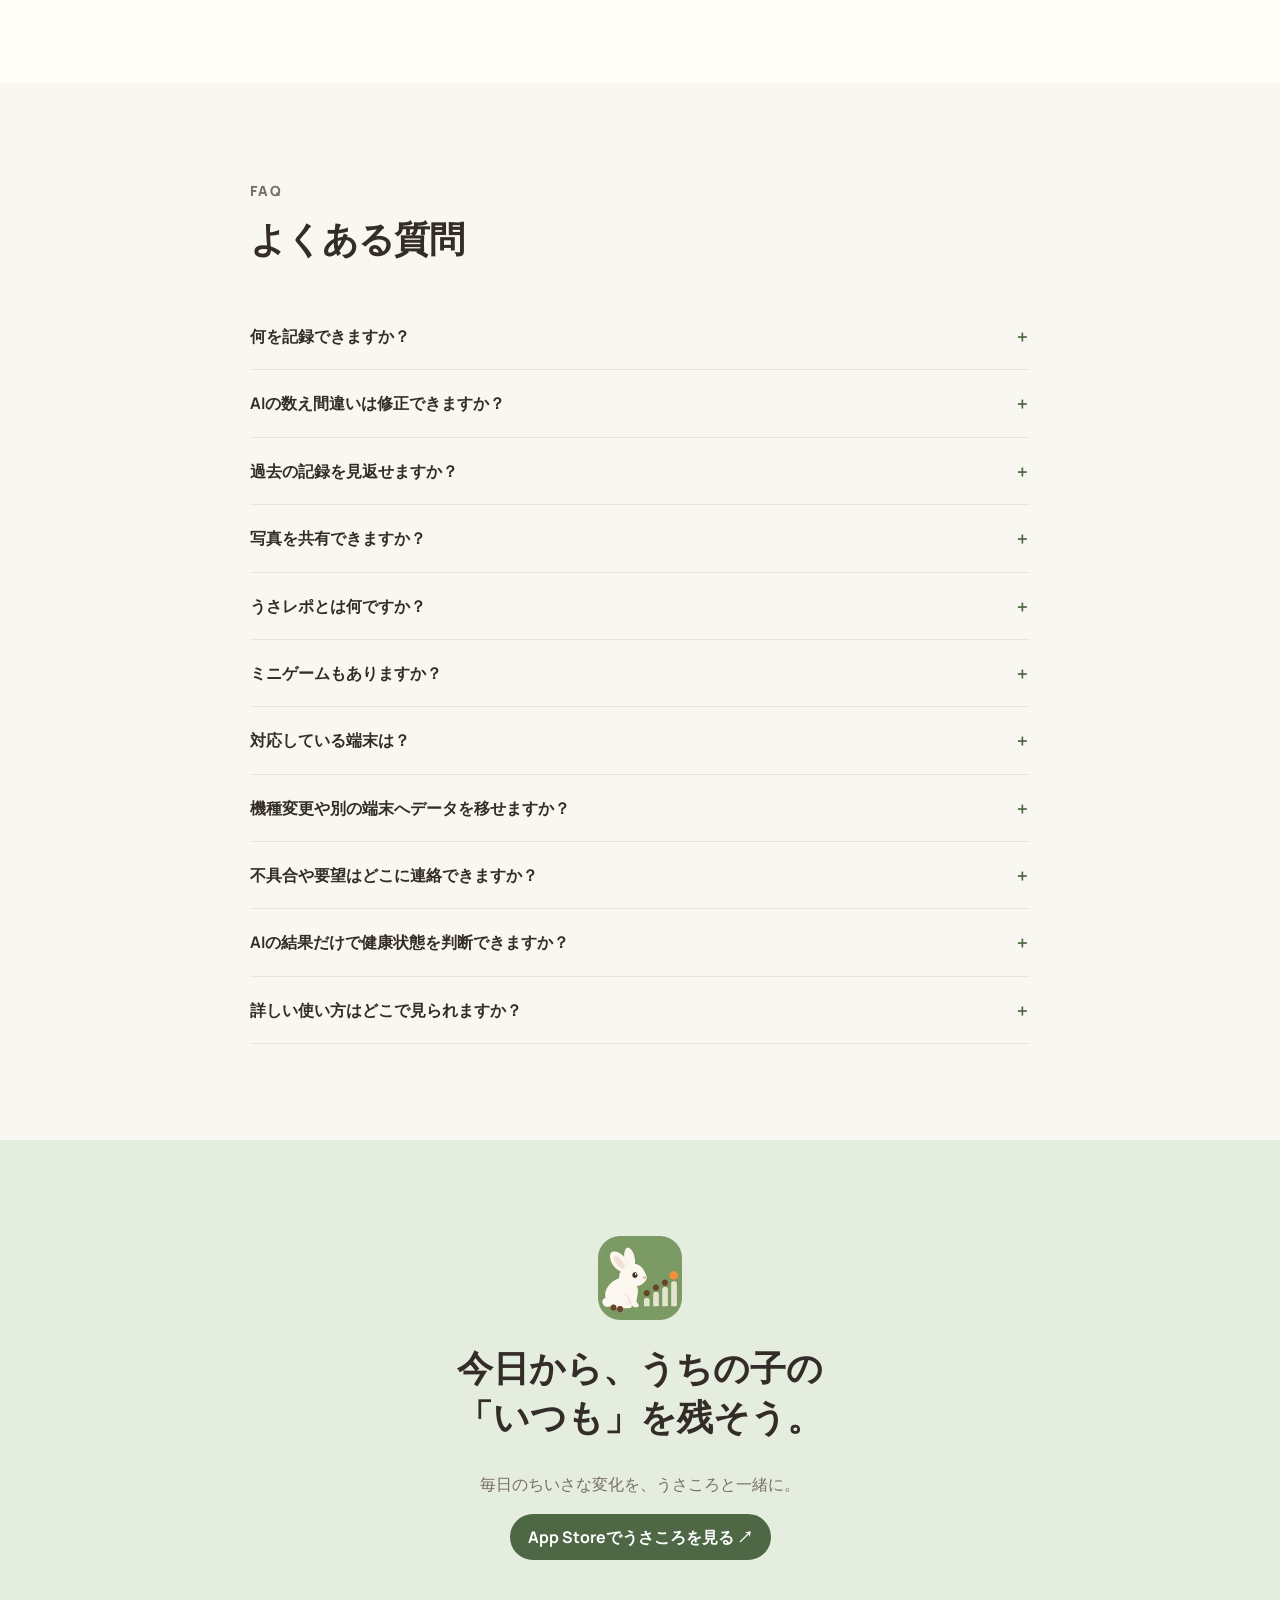
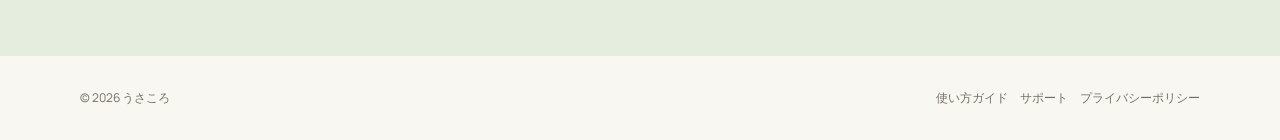
==== commit 3141ec94: "Replace homepage with landing page and preserve support information" ====
--- a/index.html
+++ b/index.html
@@ -1,107 +1,110 @@
 <!doctype html>
 <html lang="ja">
 <head>
-  <meta charset="utf-8">
-  <meta name="viewport" content="width=device-width, initial-scale=1">
-  <meta name="description" content="うさころは、うさぎのうんちを写真から自動で数えて記録するiPhone・iPadアプリです。写真を残しておけば、あとからまとめて記録できます。">
-  <meta name="theme-color" content="#fbf8ef">
-  <title>うさころ｜写真を撮るだけ、うさぎのうんち記録</title>
-  <link rel="stylesheet" href="/styles.css">
+<meta charset="utf-8"><meta name="viewport" content="width=device-width,initial-scale=1">
+<meta name="theme-color" content="#f9f7f1">
+<meta name="description" content="うさころは、うさぎのうんちを写真からAIで自動カウントして記録できるiPhone・iPadアプリ。カレンダーやグラフで毎日の変化を見守れます。">
+<meta property="og:title" content="うさころ | うんちの記録を、もっとやさしく。">
+<meta property="og:description" content="撮るだけで数えて、毎日の記録を残す。うさぎのための健康記録アプリ。">
+<meta property="og:type" content="website">
+<title>うさころ | うさぎのうんち自動記録アプリ</title>
+<link rel="icon" href="[data-uri]">
+<link rel="preconnect" href="https://fonts.googleapis.com">
+<link rel="preconnect" href="https://fonts.gstatic.com" crossorigin>
+<link href="https://fonts.googleapis.com/css2?family=Manrope:wght@400;500;600;700;800&display=swap" rel="stylesheet">
+<style>
+:root{--bg:#f9f7f1;--ink:#342c28;--muted:#776e65;--sage:#829d70;--sage-dark:#4e6846;--pink:#f7e2df;--cream:#fffdf8;--line:#e9e4dc;--ease:cubic-bezier(.32,.72,0,1)}
+*{box-sizing:border-box}html{scroll-behavior:smooth}body{margin:0;color:var(--ink);background:var(--bg);font-family:Manrope,"Hiragino Kaku Gothic ProN","Yu Gothic",sans-serif;line-height:1.65}a{color:inherit}button{font:inherit}img{max-width:100%;display:block}.wrap{width:min(1120px,calc(100% - 48px));margin:auto}.skip{position:absolute;left:-9999px}.skip:focus{left:12px;top:12px;z-index:99;background:#fff;padding:12px}.nav{position:sticky;top:16px;z-index:30;width:max-content;max-width:calc(100% - 24px);margin:24px auto 0;border:1px solid #ffffffba;border-radius:999px;background:#fffdf8e8;backdrop-filter:blur(22px);box-shadow:0 8px 32px #453b2b12;display:flex;align-items:center;gap:24px;padding:8px 12px 8px 10px}.brand{display:flex;align-items:center;gap:10px;font-weight:800;text-decoration:none;white-space:nowrap}.brand img{width:38px;height:38px;border-radius:12px}.navlinks{display:flex;gap:20px;align-items:center}.navlinks a{font-size:14px;text-decoration:none;font-weight:700}.navlinks a:hover{color:var(--sage-dark)}.btn{display:inline-flex;align-items:center;justify-content:center;gap:8px;text-decoration:none;border-radius:999px;padding:8px 16px;font-weight:700;font-size:16px;background:var(--sage-dark);color:#fff;border:2px solid var(--sage-dark);transition:transform .7s var(--ease),background .7s var(--ease),box-shadow .7s var(--ease)}.btn:hover{background:#354a30;box-shadow:0 12px 30px #4e684632;transform:translateY(-3px)}.btn:active{transform:scale(.98)}a:focus-visible,button:focus-visible,summary:focus-visible{outline:3px solid #b58d43;outline-offset:4px}.btn.small{font-size:14px;padding:8px 12px}.hero{padding:96px 0 80px;overflow:hidden}.hero-grid{display:grid;grid-template-columns:1.05fr .95fr;gap:48px;align-items:center}.eyebrow{font-size:14px;letter-spacing:.1em;font-weight:800;color:var(--sage-dark)}h1,h2,h3,p{margin-top:0}h1{font-size:clamp(36px,5vw,60px);line-height:1.18;letter-spacing:-.045em;max-width:680px;font-weight:700;text-wrap:balance}h1 em{font-style:normal;color:var(--sage-dark)}.lead{font-size:18px;line-height:1.9;color:var(--muted);max-width:560px;text-wrap:pretty}.hero .btn{margin-top:16px}.note{font-size:12px;color:var(--muted);margin-top:12px}.hero-visual{position:relative;min-height:600px;display:grid;place-items:center}.blob{position:absolute;width:96%;aspect-ratio:1;border-radius:48% 52% 58% 42%;background:#e4ebdc;transform:rotate(-12deg)}.blob:after{content:"";position:absolute;width:80px;height:80px;border-radius:50%;background:var(--pink);right:-12px;top:25px}.phone{position:relative;width:250px;border:9px solid #2f302e;border-radius:38px;background:#fff;box-shadow:0 24px 50px #3c40373b;overflow:hidden;transform:rotate(5deg)}.phone img{width:100%;height:auto}.phone:before{content:"";position:absolute;top:9px;left:50%;transform:translateX(-50%);width:66px;height:16px;border-radius:20px;background:#2f302e;z-index:1}.float{position:absolute;background:var(--cream);border:1px solid var(--line);padding:12px 16px;border-radius:16px;box-shadow:0 12px 30px #3c40371c;font-size:14px;font-weight:700}.float.one{left:0;top:110px;transform:rotate(-7deg)}.float.two{right:0;bottom:100px;transform:rotate(6deg)}section{scroll-margin-top:100px}.section{padding:96px 0}.section-head{max-width:680px;margin-bottom:40px}.section-head h2{font-size:36px;line-height:1.3;letter-spacing:-.03em;text-wrap:balance}.section-head p{color:var(--muted)}.features{background:#fffdf8}.feature-grid{display:grid;grid-template-columns:repeat(3,1fr);gap:16px}.feature{background:var(--bg);border:1px solid var(--line);padding:32px;border-radius:24px}.feature .symbol{display:grid;place-items:center;width:48px;height:48px;border-radius:16px;background:#e5eddf;color:var(--sage-dark);font-size:24px;margin-bottom:24px}.feature h3{font-size:20px}.feature p{color:var(--muted);font-size:14px;margin-bottom:0}.tagline{background:#e7eee0;padding:112px 0;text-align:center}.tagline p{font-size:clamp(30px,4vw,48px);line-height:1.5;letter-spacing:-.04em;font-weight:700;max-width:780px;margin:auto}.tagline .word{color:#aab5a2;transition:color .8s var(--ease)}.tagline .word.on{color:#344a32}.steps{display:grid;grid-template-columns:repeat(3,1fr);gap:32px}.step{min-width:0}.step .num{font-size:14px;font-weight:800;color:var(--sage-dark)}.step h3{font-size:20px;margin:8px 0}.step p{font-size:14px;color:var(--muted)}.step .shot{height:350px;display:flex;align-items:flex-start;justify-content:center;overflow:hidden;background:#e9eee4;border-radius:24px;padding:24px 32px 0}.step:nth-child(2) .shot{background:#f8e9e5}.step:nth-child(3) .shot{background:#eee9df}.shot img{width:185px;border-radius:20px 20px 0 0;box-shadow:0 10px 24px #0002}.proof{background:var(--pink);padding:64px 0}.proof-inner{display:flex;align-items:center;justify-content:space-between;gap:32px}.proof h2{font-size:30px;margin:0}.proof p{max-width:520px;color:var(--muted);margin:0}.faq{max-width:780px}.faq details{border-bottom:1px solid var(--line);padding:20px 0}.faq summary{font-size:16px;font-weight:700;cursor:pointer;list-style:none;display:flex;justify-content:space-between;gap:16px}.faq summary:after{content:"＋";color:var(--sage-dark)}.faq details[open] summary:after{content:"−"}.faq details p{color:var(--muted);font-size:14px;padding-top:16px;margin:0}.end{background:#e5eddf;text-align:center;padding:96px 0}.end img{width:84px;border-radius:22px;margin:0 auto 24px}.end h2{font-size:36px;line-height:1.35}.end p{color:var(--muted)}footer{padding:32px 0;font-size:12px;color:var(--muted)}footer .wrap{display:flex;gap:20px;justify-content:space-between;flex-wrap:wrap}footer a{text-decoration:none}.reveal{opacity:1;filter:none;transform:none}.reveal.visible{opacity:1;filter:none;transform:none}
+@media(max-width:800px){.nav{gap:12px}.navlinks{display:none}.hero{padding:64px 0}.hero-grid{grid-template-columns:1fr;gap:8px}.hero-visual{min-height:470px}.phone{width:205px}.float.one{left:0;top:80px}.float.two{right:0;bottom:60px}.feature-grid,.steps{grid-template-columns:1fr}.section{padding:64px 0}.section-head h2,.end h2{font-size:30px}.step .shot{height:340px}.proof-inner{display:block}.proof h2{margin-bottom:16px}}@media(prefers-reduced-motion:reduce){*,*:before,*:after{transition:none!important;scroll-behavior:auto!important}.reveal{opacity:1;filter:none;transform:none}.tagline .word{color:#344a32}}
+.feature{position:relative;overflow:hidden;min-height:270px;display:flex;flex-direction:column;justify-content:flex-end;padding:27px 28px 26px;background:#f8f7f1}.feature:nth-child(2){background:#f9f2ed}.feature:nth-child(3){background:#f2f5ec}.feature-index{position:absolute;left:27px;top:24px;font-size:11px;font-weight:800;letter-spacing:.13em;color:#78936d}.feature-art{position:absolute;right:13px;top:18px;width:150px;height:120px;transform:rotate(-3deg);transition:transform .55s var(--ease)}.feature:hover .feature-art{transform:rotate(0deg) translateY(-4px)}.feature-art svg{width:100%;height:100%;display:block}.feature-copy{position:relative;z-index:1;padding-top:100px}.feature-copy h3{margin-bottom:9px}.feature-copy p{max-width:360px} @media(max-width:800px){.feature{min-height:192px;padding:23px 24px 22px}.feature-index{top:18px;left:24px}.feature-art{width:132px;height:106px;top:8px;right:8px;opacity:.94}.feature-copy{padding-top:70px}.feature-copy h3{font-size:19px;margin-bottom:6px}.feature-copy p{font-size:13px;line-height:1.75;max-width:75%}} @media(max-width:430px){.feature-copy p{max-width:82%}.feature-art{width:119px;right:3px}}
+.how-title{max-width:none}.how-title span{display:inline-block;white-space:nowrap;letter-spacing:-.045em}
+.more-section{background:#fffdf8}.more-grid{display:grid;grid-template-columns:repeat(2,minmax(0,1fr));gap:20px}.more-card{border:1px solid var(--line);border-radius:28px;overflow:hidden;background:#f9f6f0}.more-card.game{background:#f2f5ec}.more-visual{height:230px;display:grid;place-items:center;background:#f6e9e5}.more-card.game .more-visual{background:#e5eddf}.more-visual svg{width:min(100%,340px);height:100%}.more-content{padding:30px}.more-label{font-size:12px;font-weight:800;letter-spacing:.12em;color:var(--sage-dark)}.more-content h3{font-size:26px;margin:8px 0 10px}.more-content p{font-size:15px;color:var(--muted);margin-bottom:22px}.more-chip{font-size:13px;font-weight:700;color:var(--sage-dark)}
+@media(max-width:800px){.how-title span{font-size:clamp(23px,6.5vw,30px)}.more-grid{grid-template-columns:1fr}.more-visual{height:195px}.more-content{padding:24px}.more-content h3{font-size:23px}}
+@media(max-width:380px){.how-title span{font-size:23px}}
+.more-visual{overflow:hidden;display:flex;align-items:flex-start;justify-content:center}.more-visual .real-shot{width:min(56%,260px);height:auto;display:block;object-fit:contain;border-radius:16px 16px 0 0;box-shadow:0 12px 35px #453b2b26;margin-top:18px}.more-card.game .real-shot{width:min(62%,280px)}@media(max-width:800px){.more-visual .real-shot{width:58%}.more-card.game .real-shot{width:64%}}
+/* Hero speech bubbles: progressive reveal on scroll, visible by default if JS is disabled. */
+.hero-visual .float{will-change:opacity,transform;transition:opacity .7s cubic-bezier(.2,.8,.2,1),transform .85s cubic-bezier(.2,.8,.2,1)}
+.hero-visual.bubbles-ready .float{opacity:0}
+.hero-visual.bubbles-ready .float.one{transform:translate(-22px,24px) rotate(-11deg) scale(.94)}
+.hero-visual.bubbles-ready .float.two{transform:translate(22px,30px) rotate(11deg) scale(.94)}
+.hero-visual.bubbles-ready .float.one.bubble-in{opacity:1;transform:translate(0,0) rotate(-7deg) scale(1)}
+.hero-visual.bubbles-ready .float.two.bubble-in{opacity:1;transform:translate(0,0) rotate(6deg) scale(1);transition-delay:.18s}
+@media(prefers-reduced-motion:reduce){.hero-visual.bubbles-ready .float{opacity:1!important;transform:none!important;transition:none!important}}
+</style>
 </head>
 <body>
-  <header class="wrap site-header">
-    <a class="brand" href="/">うさころ</a>
-    <nav aria-label="メインナビゲーション">
-      <a href="/user-guide.html">使い方ガイド</a>
-      <a href="/privacy/">プライバシー</a>
-      <a href="/support/">サポート</a>
-    </nav>
-  </header>
+<a class="skip" href="#main">本文へスキップ</a>
+<nav class="nav" aria-label="メインナビゲーション">
+<a class="brand" href="#top"><img src="[data-uri]" alt="">うさころ</a>
+<div class="navlinks"><a href="#features">できること</a><a href="#how">使い方</a><a href="#faq">よくある質問</a><a href="/support/">サポート</a></div>
+<a class="btn small" href="https://apps.apple.com/jp/app/%E3%81%86%E3%81%95%E3%81%93%E3%82%8D-%E3%81%86%E3%81%95%E3%81%8E%E3%81%AE%E3%81%86%E3%82%93%E3%81%A1%E8%87%AA%E5%8B%95%E8%A8%98%E9%8C%B2%E3%82%A2%E3%83%97%E3%83%AA/id6815463832" target="_blank" rel="noopener">App Storeで見る ↗</a>
+</nav>
+<main id="main">
+<header class="hero" id="top"><div class="wrap hero-grid">
+<div class="reveal"><p class="eyebrow">うさぎと暮らす毎日に、ちいさな安心を。</p><h1>うんちの記録を、<br><em>もっとやさしく。</em></h1><p class="lead">写真を撮ったら、AIがうんちの数を自動カウント。<br>カレンダーとグラフで、うちの子の毎日の変化を見守れるiPhone・iPadアプリです。</p><a class="btn" href="https://apps.apple.com/jp/app/%E3%81%86%E3%81%95%E3%81%93%E3%82%8D-%E3%81%86%E3%81%95%E3%81%8E%E3%81%AE%E3%81%86%E3%82%93%E3%81%A1%E8%87%AA%E5%8B%95%E8%A8%98%E9%8C%B2%E3%82%A2%E3%83%97%E3%83%AA/id6815463832" target="_blank" rel="noopener">App Storeでうさころを見る ↗</a><p class="note">iPhone・iPad対応 ・ AIのカウント結果は手動で修正できます</p></div>
+<div class="hero-visual reveal"><div class="blob"></div><div class="phone"><img src="[data-uri]" alt="うさころのホーム画面。うんちの記録が表示されている"></div><div class="float one">毎日の変化を記録 🌿</div><div class="float two">写真から自動カウント</div></div>
+</div></header>
+<section class="section"><div class="wrap"><div class="section-head reveal"><p class="eyebrow">AT YOUR OWN PACE</p><h2>毎日、完璧に続けなくても大丈夫。</h2><p>気になった日や、思い出したときに写真を残す。その場で記録できない日も、写真だけ残しておけばあとからまとめて記録できます。うさころは、飼い主さんのペースで無理なく続けられる記録アプリです。</p></div></div></section>
+<section id="features" class="section features"><div class="wrap"><div class="section-head reveal"><p class="eyebrow">WHY USAKORO</p><h2>数える時間を減らして、<br>見守る時間を増やそう。</h2><p>手間をかけずに、できるときに記録できるようにしました。</p></div>
+<div class="feature-grid">
+<article class="feature reveal"><span class="feature-index">FEATURE 01</span><div class="feature-art"><svg viewBox="0 0 150 120" aria-hidden="true"><ellipse cx="80" cy="107" rx="61" ry="8" fill="#dce6d5"/><path d="M46 56C37 43 32 17 44 14c11-2 20 27 20 39M72 53C72 34 82 11 92 18c10 8-1 30-5 43" fill="#fffaf3" stroke="#9b9e86" stroke-width="3"/><ellipse cx="68" cy="75" rx="37" ry="29" fill="#fffaf3" stroke="#9b9e86" stroke-width="3"/><circle cx="91" cy="73" r="4" fill="#42372f"/><circle cx="103" cy="80" r="3" fill="#d18f86"/><ellipse cx="50" cy="97" rx="12" ry="7" fill="#fffaf3" stroke="#9b9e86" stroke-width="2"/><g fill="#8c6c50"><circle cx="116" cy="104" r="7"/><circle cx="132" cy="100" r="6"/><circle cx="100" cy="109" r="5"/></g><path d="M116 28h23m-11-11v23" stroke="#8aa47b" stroke-width="3" stroke-linecap="round"/></svg></div><div class="feature-copy"><h3>写真から数える</h3><p>撮影したうんちをAIが自動でカウント。結果を見て、必要なら個数を修正できます。</p></div></article>
+<article class="feature reveal"><span class="feature-index">FEATURE 02</span><div class="feature-art"><svg viewBox="0 0 150 120" aria-hidden="true"><rect x="25" y="17" width="103" height="91" rx="14" fill="#fffdf9" stroke="#92a587" stroke-width="3"/><path d="M25 48h103" stroke="#92a587" stroke-width="3"/><path d="M49 12v17M104 12v17" stroke="#78956d" stroke-width="7" stroke-linecap="round"/><g fill="#e8e8db"><circle cx="46" cy="65" r="5"/><circle cx="67" cy="65" r="5"/><circle cx="88" cy="65" r="5"/><circle cx="109" cy="65" r="5"/><circle cx="46" cy="85" r="5"/><circle cx="67" cy="85" r="5"/><circle cx="88" cy="85" r="5"/></g><circle cx="109" cy="85" r="12" fill="#f1d7d0"/><path d="m103 85 4 4 8-10" fill="none" stroke="#637e59" stroke-width="3" stroke-linecap="round" stroke-linejoin="round"/><circle cx="40" cy="37" r="3" fill="#caa17b"/><circle cx="51" cy="37" r="3" fill="#caa17b"/></svg></div><div class="feature-copy"><h3>あとから振り返る</h3><p>カレンダーに日々の記録を保存。いつ、どれくらいだったかを確認できます。</p></div></article>
+<article class="feature reveal"><span class="feature-index">FEATURE 03</span><div class="feature-art"><svg viewBox="0 0 150 120" aria-hidden="true"><rect x="21" y="15" width="110" height="94" rx="15" fill="#fffdf9" stroke="#9da98d" stroke-width="3"/><path d="M37 91h81" stroke="#b9c8b0" stroke-width="3"/><rect x="43" y="64" width="16" height="27" rx="5" fill="#c5d7b9"/><rect x="69" y="46" width="16" height="45" rx="5" fill="#8eaa7d"/><rect x="95" y="31" width="16" height="60" rx="5" fill="#e9c3b8"/><path d="m43 54 26-15 19 3 23-22" fill="none" stroke="#607d58" stroke-width="3" stroke-linecap="round" stroke-linejoin="round"/><circle cx="111" cy="20" r="4" fill="#607d58"/></svg></div><div class="feature-copy"><h3>変化に気づきやすく</h3><p>グラフで記録を見比べたり、画像を共有したり。毎日の様子を伝えやすくします。</p></div></article>
+</div></div></section>
+<section class="tagline"><div class="wrap"><p id="tagline">今日のひと粒が、<br>明日の安心につながる。</p></div></section>
+<section id="how" class="section"><div class="wrap"><div class="section-head reveal"><p class="eyebrow">HOW IT WORKS</p><h2 class="how-title">記録は、<br><span>かんたん3ステップ。</span></h2><p>いつものお世話のあとに、写真を撮るだけ。</p></div>
+<div class="steps">
+<article class="step reveal"><div class="shot"><img loading="lazy" src="[data-uri]" alt="撮影画像の自動カウント結果画面"></div><p class="num">STEP 01</p><h3>写真を撮る</h3><p>うんちが写るように撮影。ライブラリの画像も使えます。</p></article>
+<article class="step reveal"><div class="shot"><img loading="lazy" src="[data-uri]